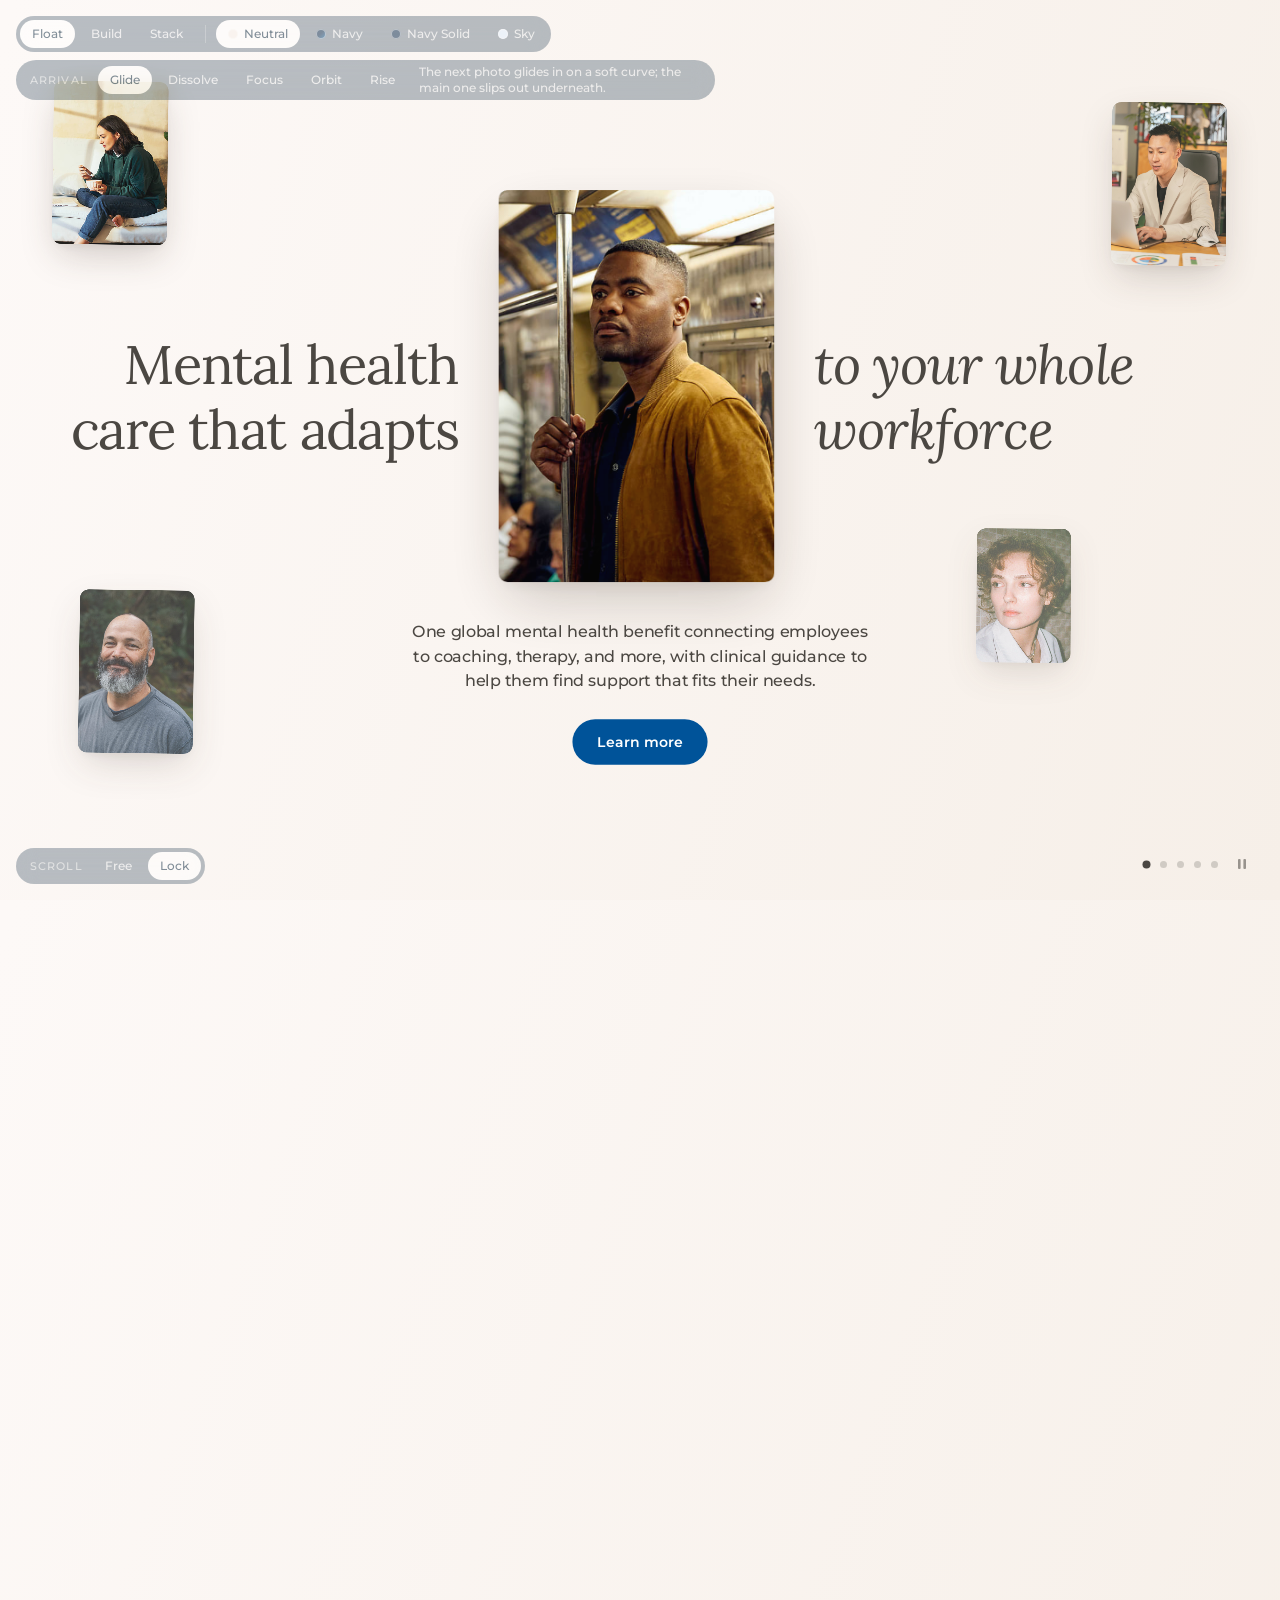
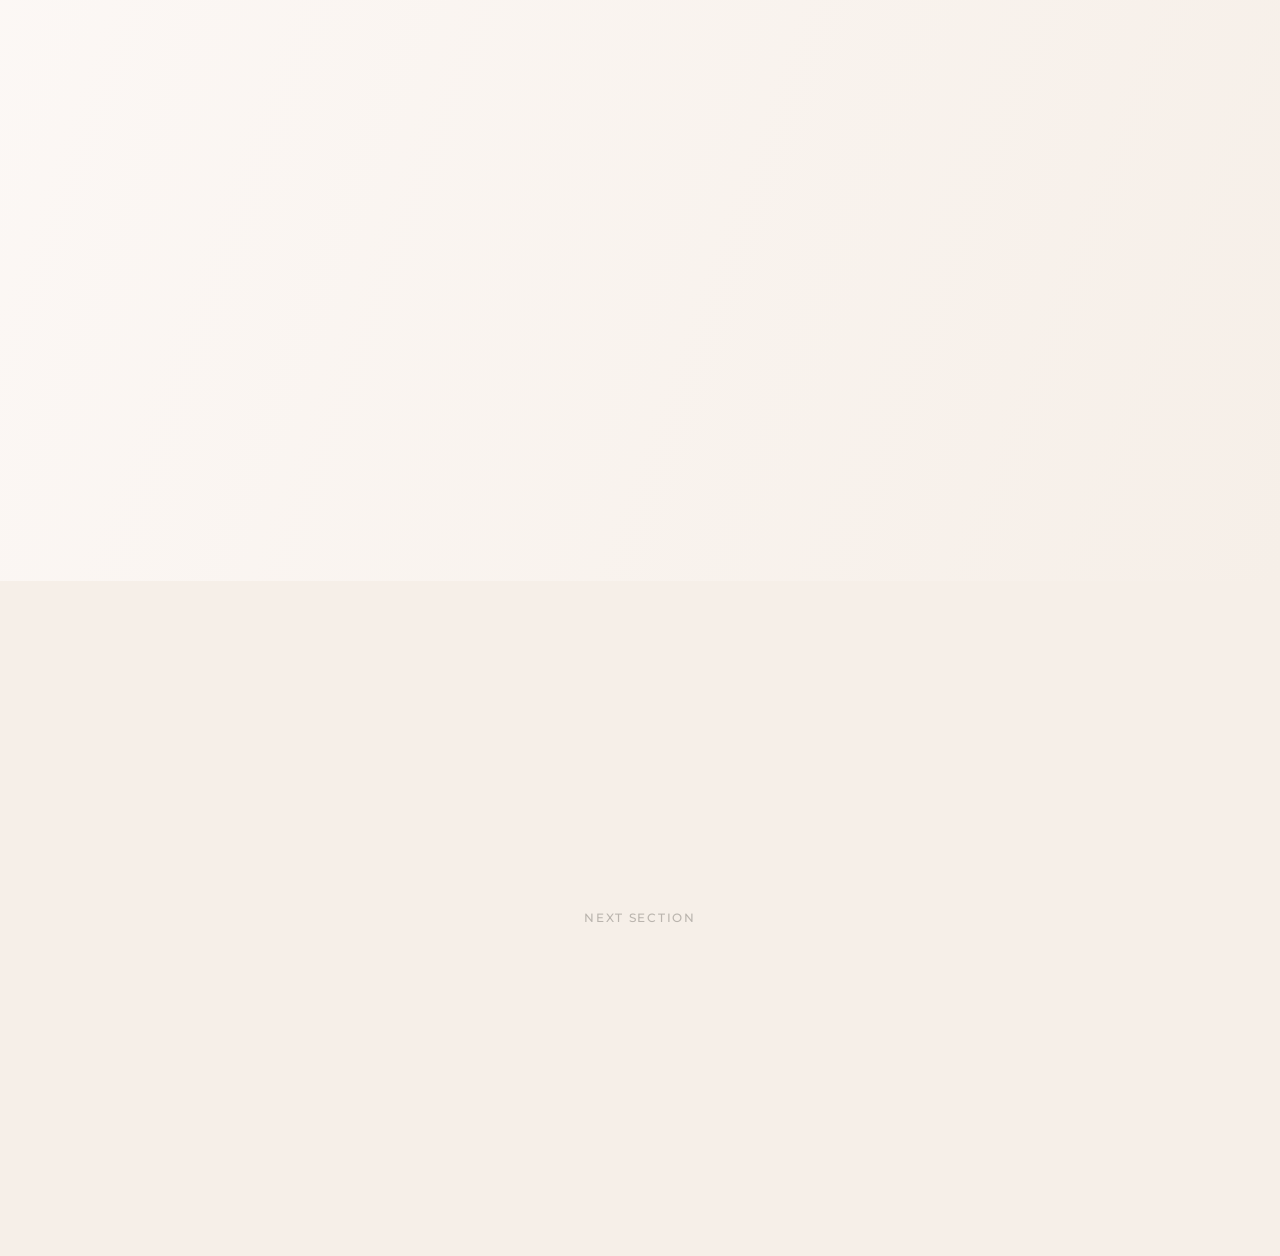
==== float-motion/index.html @ 29309f4a "Stack: new layout + Card/Pill photo shape option Builds Figma 4021:1384 (card) and 4021:1397 (pill):" ====
<!doctype html>
<html lang="en">
<head>
<meta charset="utf-8">
<title>Float Motion — Home Intro</title>
<meta name="viewport" content="width=device-width, initial-scale=1">
<link rel="preconnect" href="https://fonts.googleapis.com">
<link rel="preconnect" href="https://fonts.gstatic.com" crossorigin>
<link rel="stylesheet" href="https://fonts.googleapis.com/css2?family=Lora:ital,wght@1,400&family=Montserrat:wght@600&display=swap">
<link rel="stylesheet" href="float.css?v=202610282216">
<script src="chrome.js?v=202610282216"></script>
</head>
<body class="intro">
<section class="hero">
<div class="stage" id="stage">

  <h1 class="hl">Mental health care that adapts</h1>
  <p class="follow" id="follow" aria-live="polite"><span class="to">to</span></p>

  <p class="copy">One global mental health benefit connecting employees to coaching, therapy, and more, with clinical guidance to help them find support that fits their needs.</p>
  <a class="btn" href="#">Learn more</a>
</div>
</section>
<div class="photos" id="photos"><div id="cards"></div></div>
<section class="next"><span>Next section</span></section>

<div class="ctrl" id="ctrl">
  <button class="pause" id="pause" aria-label="Pause"></button>
</div>

<script src="support.js?v=202610282216"></script>
<script>
(() => {
  const $ = id => document.getElementById(id);
  const W = 1440, H = 814, BASE_W = 310, BASE_H = 441;
  const reduce = matchMedia('(prefers-reduced-motion: reduce)').matches;
  // ?t=ms freezes the sequence at that moment (for screenshots / review)
  const params = new URLSearchParams(location.search);
  const jump = params.get('t');
  // Review helpers: ?vh=814 fixes the hero height, ?p=0..1 forces the scroll hand-off progress
  if (params.has('vh')) document.querySelector('.hero').style.height = params.get('vh') + 'px';
  const forcedP = params.has('p') ? +params.get('p') : undefined;
  if (jump !== null) document.body.classList.add('frozen');

  // ---------- Slots (Figma 4011:1190) ----------
  const SLOTS = [
    { x: 561,  y: 114, w: 310 },  // main
    { x: 49,   y: -16, w: 129 },  // top left
    { x: 1254, y: 22,  w: 129 },  // top right
    { x: 1109, y: 495, w: 106 },  // right
    { x: 84,   y: 561, w: 129 },  // bottom left
  ];

  // ---------- Lines + the photo that leads each one ----------
  // crop = Figma image fill as % of the frame (scale-invariant, so it holds at every slot size)
  const ITEMS = [
    { line: 'your whole workforce',   src: '../assets/float/commuter.jpg',    slot: 0, crop: { w: 247.12, h: 116.05, l: -75.54, t: -13.45 } },
    { line: 'each employee’s needs',  src: '../assets/float/couch-woman.jpg', slot: 1, crop: { w: 254.65, h: 119.67, l: -115.91, t: -0.77 } },
    { line: 'global complexity',      src: '../assets/float/bearded-man.jpg', slot: 4 },
    { line: 'your business strategy', src: '../assets/float/laptop-man.jpg',  slot: 2 },
    { line: 'your clients’ needs',    src: '../assets/float/curly-woman.jpg', slot: 3, crop: { w: 213.33, h: 100, l: -35.37, t: 0 } },
  ];

  // ---------- Stage fit ----------
  const stage = $('stage');
  // Support module: card index → row column (-1 = floats away; the couch photo has no place in the row)
  const support = FloatSupport.create({ map: [1, -1, 0, 3, 2] });
  const photos = $('photos');
  let fitK = 1;
  const fit = () => {
    const hero = stage.parentElement;
    fitK = Math.min(innerWidth / W, hero.clientHeight / H);
    stage.style.transform = `scale(${fitK}) translate(-50%, -50%)`;
    const left = (innerWidth - W * fitK) / 2, top = hero.offsetTop + (hero.clientHeight - H * fitK) / 2;
    photos.style.transform = `translate(${left}px, ${top}px) scale(${fitK})`;
    support.layout(fitK, top);
  };
  addEventListener('resize', fit); fit();

  // ---------- Cards ----------
  const cardsEl = $('cards');
  const cards = ITEMS.map((it, i) => {
    const el = document.createElement('div');
    el.className = 'card';
    const img = new Image();
    img.src = it.src; img.alt = '';
    if (it.crop) Object.assign(img.style, { width: it.crop.w + '%', height: it.crop.h + '%', left: it.crop.l + '%', top: it.crop.t + '%' });
    else img.className = 'cover';
    el.appendChild(img);
    cardsEl.appendChild(el);
    support.bindCard(el, i);
    // Each card breathes on its own slow, slightly irrational periods so the group never visibly loops
    const r = k => Math.sin(i * 12.9898 + k * 78.233) * 43758.5453 % 1;
    return {
      el, i, slot: it.slot, tween: null, born: 0,
      drift: { px: 2 * Math.PI / (11 + 4 * Math.abs(r(1))), py: 2 * Math.PI / (13 + 5 * Math.abs(r(2))), pr: 2 * Math.PI / (17 + 6 * Math.abs(r(3))), o: i * 1.7 },
    };
  });

  const ease = u => u < .5 ? 4 * u * u * u : 1 - Math.pow(-2 * u + 2, 3) / 2;      // in-out cubic
  const easeSine = u => -(Math.cos(Math.PI * u) - 1) / 2;
  const lerp = (a, b, u) => a + (b - a) * u;
  const clamp01 = u => Math.max(0, Math.min(1, u));

  const AR = 441 / 310;
  const centre = r => ({ x: r.x + r.w / 2, y: r.y + r.w * AR / 2 });
  const fromCentre = (cx, cy, w) => ({ x: cx - w / 2, y: cy - w * AR / 2, w });

  // All photos stay beneath the type (z 5): arriving 4, departing 3, main 2, supporting 1
  const restZ = c => c.slot === 0 ? 2 : 1;

  // Scroll: eased toward the real scroll position so photos respond with a little float, not a lock-step
  let sp = 0;

  function place(c, t) {
    let r = SLOTS[c.slot], lift = 0, opacity = 1, z = restZ(c), blur = 0;
    if (c.tween) {
      const tw = c.tween;
      const u = clamp01((t - tw.start) / tw.dur);
      const e = ease(u);
      let fx = null;
      if (tw.jump != null) {
        // Jump tweens never travel: the photo leaves one spot (outFx) and, once invisible, appears in the other (inFx)
        const a = tw.jump;
        if (u < a) { fx = tw.outFx(u / a); r = tw.from; }
        else { fx = tw.inFx((u - a) / (1 - a)); r = tw.to; }
      } else {
        const A = centre(tw.from), B = centre(tw.to);
        const dx = B.x - A.x, dy = B.y - A.y, len = Math.hypot(dx, dy) || 1;
        let nx = -dy / len, ny = dx / len, arc = 0;
        if (tw.arc === 'out') {
          // Orbit: bow away from the centre of the stage, so the ring reads as a loop
          const mx = (A.x + B.x) / 2 - W / 2, my = (A.y + B.y) / 2 - H / 2;
          if (nx * mx + ny * my < 0) { nx = -nx; ny = -ny; }
          arc = Math.sin(Math.PI * e) * Math.min(110, len * .22);
        } else if (tw.arc) {
          // Long journeys bow gently away from the headline band (y≈350) instead of running on rails
          if (Math.sign(ny) !== Math.sign((A.y + B.y) / 2 - 350)) { nx = -nx; ny = -ny; }
          arc = Math.sin(Math.PI * e) * Math.min(90, len * .16);
        }
        r = fromCentre(lerp(A.x, B.x, e) + nx * arc, lerp(A.y, B.y, e) + ny * arc, lerp(tw.from.w, tw.to.w, easeSine(u)));
        if (tw.fx) fx = tw.fx(u);
      }
      if (fx) {
        const m = centre(r);
        r = fromCentre(m.x, m.y + (fx.dy || 0), r.w * (fx.sc ?? 1));
        opacity *= fx.op ?? 1;
        blur = fx.blur || 0;
      }
      lift = Math.sin(Math.PI * u) * (tw.lift || 0);
      z = tw.z;
      if (u >= 1) c.tween = null;
    }
    c.base = r;
    c.blur = blur;
    let { x, y, w } = r;
    const k = w / BASE_W;
    // Drift: supporting photos wander; the main photo sits still (eases out smoothly as a photo grows into the slot)
    const f = reduce ? 0 : 1 - clamp01((w - 106) / (310 - 106));
    const d = c.drift, amp = 14 * f;
    const ts = t / 1000 + d.o;
    x += Math.sin(ts * d.px) * amp;
    y += Math.sin(ts * d.py + 1.3) * amp * .9;
    const rot = Math.sin(ts * d.pr) * .9 * f;
    // Load-in: each photo settles up into place
    const b = clamp01((t - c.born) / 2200);
    const be = 1 - Math.pow(1 - b, 3);
    y += (1 - be) * 30;
    opacity *= be;
    // Colourway: supporting photos may sit back (Navy and Sky use 40%); the main photo is always full strength.
    // Tied to size, so a photo brightens smoothly as it grows into the middle.
    opacity *= lerp(1, FloatChrome.dim, clamp01((310 - r.w) / (310 - 129)));
    // Scroll hand-off: float down from the hero into the support row; drift and lift calm down as it lands
    const B = support.blend(c.i, { x: r.x, y: r.y + (1 - be) * 30, w: r.w }, opacity);
    if (B.e > 0) {
      const dxy = { x: x - r.x, y: y - r.y - (1 - be) * 30 };
      ({ x, y, w } = B.r);
      x += dxy.x * (1 - B.e); y += dxy.y * (1 - B.e);
      opacity = B.opacity; lift *= 1 - B.e;
      if (B.e > .5) z = B.z;
      return draw(c, x, y, w, rot * (1 - B.e), opacity, z, lift, 1 - .7 * B.e);
    }
    draw(c, x, y, w, rot, opacity, z, lift, 1);
  }

  function draw(c, x, y, w, rot, opacity, z, lift, sha) {
    const k = w / BASE_W;
    c.el.style.transform = `translate(${x}px, ${y}px) rotate(${rot}deg) scale(${k})`;
    c.el.style.borderRadius = `${10 / k}px`;
    c.el.style.opacity = opacity;
    c.el.style.zIndex = z;
    c.el.style.setProperty('--lift', lift.toFixed(3));
    c.el.style.setProperty('--sh', (1 / Math.sqrt(k)).toFixed(3));
    c.el.style.setProperty('--sha', sha.toFixed(3));
    // Blur is set in the card's own (unscaled) units, so divide by the scale to keep it visually constant
    c.el.style.filter = c.blur > .05 ? `blur(${(c.blur / k).toFixed(2)}px)` : '';
  }

  // ---------- Follow-up lines, split by letter ----------
  const follow = $('follow');
  function makeLine(text) {
    const el = document.createElement('span');
    el.className = 'line';
    el.setAttribute('aria-label', 'to ' + text);
    el.innerHTML = '<span class="spacer" aria-hidden="true">to </span>';
    let i = 0;
    text.split(' ').forEach((word, wi) => {
      if (wi) el.appendChild(document.createTextNode(' '));
      const w = document.createElement('span');
      w.className = 'w'; w.setAttribute('aria-hidden', 'true');
      for (const ch of word) {
        const s = document.createElement('span');
        s.className = 'ch'; s.textContent = ch; s.style.setProperty('--i', i++);
        w.appendChild(s);
      }
      el.appendChild(w);
    });
    follow.appendChild(el);
    return el;
  }
  let lineEl = null;
  // Old line lifts away after `outAt` ms; the new one rises in `inAfter` ms later
  function showLine(text, outAt, inAfter) {
    const old = lineEl;
    const el = makeLine(text);
    lineEl = el;
    if (document.body.classList.contains('frozen')) { old?.remove(); el.classList.add('in'); return; }
    setTimeout(() => {
      if (old) { old.classList.remove('in'); old.classList.add('out'); setTimeout(() => old.remove(), 2000); }
      setTimeout(() => requestAnimationFrame(() => el.classList.add('in')), inAfter);
    }, outAt);
  }

  // ---------- Sequence ----------
  // One slow journey per line: the next photo sets off from its spot and lands in the middle
  // just as its line rises in; the current photo slips out from underneath during the last stretch.
  const HOLD = 5200;                        // ms from one departure to the next
  const TRAVEL = reduce ? 1 : 4400;         // incoming photo, its spot → main
  const OUT_START = reduce ? 0 : 1800;      // when the main photo starts drifting out…
  const OUT_DUR = reduce ? 1 : 3200;        // …and how long it takes to reach the freed spot
  let cur = 0, next = 0, swapUntil = 0, paused = false;

  const ctrl = $('ctrl'), pauseBtn = $('pause');
  const dots = ITEMS.map((it, i) => {
    const b = document.createElement('button');
    b.className = 'dot'; b.setAttribute('aria-label', 'to ' + it.line);
    b.addEventListener('click', () => go(i, performance.now()));
    ctrl.insertBefore(b, pauseBtn);
    return b;
  });
  const ICON_PAUSE = '<svg width="12" height="12" viewBox="0 0 12 12" fill="currentColor"><rect x="2" y="1" width="2.6" height="10" rx="1"/><rect x="7.4" y="1" width="2.6" height="10" rx="1"/></svg>';
  const ICON_PLAY  = '<svg width="12" height="12" viewBox="0 0 12 12" fill="currentColor"><path d="M3 1.4v9.2a.6.6 0 0 0 .9.5l7.4-4.6a.6.6 0 0 0 0-1L3.9.9a.6.6 0 0 0-.9.5z"/></svg>';
  const syncUi = () => {
    dots.forEach((d, i) => d.setAttribute('aria-current', i === cur));
    pauseBtn.innerHTML = paused ? ICON_PLAY : ICON_PAUSE;
    pauseBtn.setAttribute('aria-label', paused ? 'Play' : 'Pause');
  };
  pauseBtn.addEventListener('click', () => { paused = !paused; if (!paused) next = performance.now() + 1200; syncUi(); });

  // ---------- Arrival styles ----------
  // Each plan sets the photo tweens for one line change and says when the words change.
  // textOut = ms until the old line lifts away; textIn = ms after that until the new one rises.
  const easeOut = u => 1 - Math.pow(1 - u, 3);
  const RING = [0, 4, 1, 2, 3];   // Orbit loop: main → bottom-left → top-left → top-right → right → main
  const MOTIONS = {
    glide: {
      label: 'Glide',
      note: 'The next photo glides in on a soft curve; the main one slips out underneath.',
      plan({ t, incoming, outgoing, vacated }) {
        incoming.tween = { from: incoming.base, to: SLOTS[0], start: t, dur: TRAVEL, z: 4, arc: true, lift: .8 };
        outgoing.tween = { from: outgoing.base, to: SLOTS[vacated], start: t + OUT_START, dur: OUT_DUR, z: 3, lift: .4 };
        return { until: t + Math.max(TRAVEL, OUT_START + OUT_DUR), textOut: TRAVEL - 1000, textIn: 800 };
      },
    },
    dissolve: {
      label: 'Dissolve',
      note: 'Nothing travels. Photos fade out of one spot and come into focus in the next.',
      plan({ t, incoming, outgoing, vacated }) {
        incoming.tween = { from: incoming.base, to: SLOTS[0], start: t, dur: 3200, z: 4, jump: .38,
          outFx: v => ({ op: 1 - easeSine(v), sc: 1 - .05 * v }),
          inFx: v => ({ op: easeSine(v), sc: .965 + .035 * easeOut(v), blur: 10 * (1 - easeOut(v)) }) };
        outgoing.tween = { from: outgoing.base, to: SLOTS[vacated], start: t + 2000, dur: 2800, z: 3, jump: .45,
          outFx: v => ({ op: 1 - easeSine(v), sc: 1 - .03 * v, blur: 4 * v }),
          inFx: v => ({ op: easeSine(v), sc: .95 + .05 * easeOut(v), blur: 6 * (1 - v) }) };
        return { until: t + 4800, textOut: 1100, textIn: 800 };
      },
    },
    focus: {
      label: 'Focus',
      note: 'Depth of field: the main photo sinks back out of focus while the next one comes forward and sharpens.',
      plan({ t, incoming, outgoing, vacated }) {
        incoming.tween = { from: incoming.base, to: SLOTS[0], start: t, dur: 3400, z: 4, lift: 1,
          fx: u => ({ blur: 5 * (1 - easeSine(u)) * Math.min(1, u * 5) }) };
        outgoing.tween = { from: outgoing.base, to: SLOTS[vacated], start: t + 1300, dur: 3400, z: 3, jump: .55,
          outFx: v => ({ sc: 1 - .16 * easeSine(v), blur: 9 * easeSine(v), op: 1 - easeSine(v) }),
          inFx: v => ({ op: easeSine(v), sc: .88 + .12 * easeOut(v), blur: 7 * (1 - v) }) };
        return { until: t + 4700, textOut: 2300, textIn: 800 };
      },
    },
    orbit: {
      label: 'Orbit',
      note: 'The whole set turns one step around a slow loop, carrying the next photo into the middle.',
      plan({ t, incoming, outgoing }) {
        const s = RING.indexOf(incoming.slot);
        for (const c of cards) {
          const k = (RING.indexOf(c.slot) - s + RING.length) % RING.length;
          c.tween = { from: c.base, to: SLOTS[RING[k]], start: t + (c === outgoing ? 150 : 0), dur: 3800, arc: 'out',
            z: k === 0 ? 4 : c === outgoing ? 3 : 1, lift: k === 0 ? .8 : .3 };
          c.nextSlot = RING[k];
        }
        for (const c of cards) c.slot = c.nextSlot;
        return { until: t + 4000, textOut: 2400, textIn: 800, slotted: true };
      },
      // Seat the photos around the loop in line order, so each turn brings the next line's photo to the middle
      seat(t) {
        cards.forEach((c, i) => {
          const k = (i - cur + ITEMS.length) % ITEMS.length;
          if (c.slot === RING[k]) return;
          c.tween = { from: c.base, to: SLOTS[RING[k]], start: t, dur: 2200, arc: 'out', z: k === 0 ? 4 : 1, lift: .3 };
          c.slot = RING[k];
        });
        return t + 2200;
      },
    },
    rise: {
      label: 'Rise',
      note: 'Buoyant: photos drift up and away, then rise gently into their new spots from below.',
      plan({ t, incoming, outgoing, vacated }) {
        incoming.tween = { from: incoming.base, to: SLOTS[0], start: t, dur: 3800, z: 4, jump: .36,
          outFx: v => ({ op: 1 - easeSine(v), dy: -30 * easeSine(v) }),
          inFx: v => ({ op: easeSine(v), dy: 90 * (1 - easeOut(v)) }) };
        outgoing.tween = { from: outgoing.base, to: SLOTS[vacated], start: t + 1700, dur: 3300, z: 3, jump: .5,
          outFx: v => ({ op: 1 - easeSine(v), dy: -70 * easeSine(v) }),
          inFx: v => ({ op: easeSine(v), dy: 50 * (1 - easeOut(v)) }) };
        return { until: t + 5000, textOut: 1300, textIn: 900 };
      },
    },
  };
  const motionStore = {
    get() { try { return localStorage.getItem('float-motion'); } catch { return null; } },
    set(v) { try { localStorage.setItem('float-motion', v); } catch {} },
  };
  const mParam = params.get('m');
  let motion = MOTIONS[mParam] ? mParam : MOTIONS[motionStore.get()] ? motionStore.get() : 'glide';
  let reseat = false;
  // Loading straight into Orbit: start already seated around the loop
  if (motion === 'orbit') cards.forEach((c, i) => { c.slot = RING[(i - cur + ITEMS.length) % ITEMS.length]; });

  function go(i, t) {
    if (i === cur || t < swapUntil) return;
    const incoming = cards[i], outgoing = cards[cur];
    const vacated = incoming.slot;
    const plan = MOTIONS[motion].plan({ t, incoming, outgoing, vacated });
    if (!plan.slotted) { outgoing.slot = vacated; incoming.slot = 0; }
    swapUntil = plan.until;
    cur = i;
    showLine(ITEMS[i].line, reduce ? 0 : plan.textOut, reduce ? 0 : plan.textIn);
    next = t + HOLD;
    syncUi();
  }

  // Arrival-style picker
  const mNav = document.createElement('nav');
  mNav.className = 'switcher switcher--motion';
  mNav.setAttribute('aria-label', 'Arrival style');
  mNav.innerHTML = '<span class="switcher-label">Arrival</span>' +
    Object.entries(MOTIONS).map(([id, m]) => `<button type="button" data-m="${id}" aria-pressed="${id === motion}">${m.label}</button>`).join('') +
    `<span class="motion-note" id="motion-note">${MOTIONS[motion].note}</span>`;
  mNav.addEventListener('click', e => {
    const b = e.target.closest('[data-m]');
    if (!b || b.dataset.m === motion) return;
    motion = b.dataset.m;
    motionStore.set(motion);
    const q = new URLSearchParams(location.search); q.set('m', motion); q.delete('t');
    history.replaceState(null, '', '?' + q.toString());
    mNav.querySelectorAll('[data-m]').forEach(x => x.setAttribute('aria-pressed', x.dataset.m === motion));
    $('motion-note').textContent = MOTIONS[motion].note;
    if (motion === 'orbit') reseat = true;
    // Show the new style straight away
    next = Math.min(next, performance.now() + 900);
  });
  document.body.appendChild(mNav);

  addEventListener('keydown', e => {
    if (e.key === 'ArrowRight') go((cur + 1) % ITEMS.length, performance.now());
    if (e.key === 'ArrowLeft') go((cur + ITEMS.length - 1) % ITEMS.length, performance.now());
    if (e.key === ' ') { e.preventDefault(); pauseBtn.click(); }
  });

  // Load-in: photos rise in one by one, then the headline, then the first line
  const t0 = performance.now();
  [0, 1, 3, 2, 4].forEach((i, n) => { cards[i].born = t0 + 200 + n * 260; });
  requestAnimationFrame(() => document.body.classList.remove('intro'));
  showLine(ITEMS[0].line, 0, 900);
  next = t0 + 2600;
  syncUi();

  function step(t) {
    if (reseat && cards[0].base && t >= swapUntil) { reseat = false; swapUntil = MOTIONS.orbit.seat(t); next = Math.max(next, swapUntil + 600); }
    if (!paused && t >= next) go((cur + 1) % ITEMS.length, t);
    if (paused) next = Math.max(next, t + 1200);
    sp += (scrollY - sp) * (jump !== null ? 1 : .07);
    support.update(sp, forcedP);
    // Hold the hero rotation while the photos are away in the next section
    if (support.p > .02) next = Math.max(next, t + 1500);
    cards.forEach(c => place(c, t));
  }

  if (jump !== null) {
    // ?y=px also scrolls the page (for screenshots)
    scrollTo(0, +new URLSearchParams(location.search).get('y') || 0);
    for (let t = t0; t <= t0 + +jump; t += 16) step(t);
    return;
  }
  const frame = t => { step(t); requestAnimationFrame(frame); };
  requestAnimationFrame(frame);
})();
</script>
</body>
</html>
---- float-motion/float.css ----
/* Float concept — shared styles for float/index.html (Float) and float/build.html (Build).
   Colourways are token sets on <html data-colorway="…">, swapped live by chrome.js. */

@font-face { font-family: 'Lora'; font-weight: 400; font-display: swap; src: url('../fonts/lora-400.ttf') format('truetype'); }
@font-face { font-family: 'Montserrat'; font-weight: 400; font-display: swap; src: url('../fonts/montserrat-400.ttf') format('truetype'); }
@font-face { font-family: 'Montserrat'; font-weight: 500; font-display: swap; src: url('../fonts/montserrat-500.ttf') format('truetype'); }

/* Neutral — Figma 4011:1190 + 4012:1227 */
:root, [data-colorway="neutral"] {
  --page: #F6EFE8;
  --hero-bg: linear-gradient(106.77deg, #FDF9F7 0.88%, #F6EFE8 100%);
  --support-bg: linear-gradient(109.89deg, #FDF9F7 0.88%, #F6EFE8 100%);
  --ink: #4B4742;
  --label: #000000;
  --accent: #005399;
  --on-accent: #FFFFFF;
  --rule: #B9B9B9;
  --shadow-rgb: 64, 50, 38;
  --shadow-a1: .26;
  --shadow-a2: .10;
  --hero-dim: 1;                 /* supporting photos' opacity in the hero */
  --muted: rgba(75, 71, 66, .35);
  --dot-off: rgba(75, 71, 66, .22);
}
/* Navy — Figma 4013:1261 + 4013:1275. The space above the module mirrors the hero gradient so the two meet without a seam. */
[data-colorway="navy"], [data-colorway="navy-solid"] {
  --page: #012346;
  --hero-bg: linear-gradient(134.98deg, rgba(6, 89, 152, 0) 31.95%, #065998 100%), #012346;
  --support-bg:
    linear-gradient(180deg, rgba(1, 35, 70, 0) 0, #012346 70vh) top / 100% 100vh no-repeat,
    linear-gradient(45deg, rgba(6, 89, 152, 0) 31.95%, #065998 100%) top / 100% 100vh no-repeat,
    #012346;
  --ink: #FAF4EE;
  --label: #FAF4EE;
  --accent: #B3D4FB;
  --on-accent: #012346;
  --rule: #B9B9B9;
  --shadow-rgb: 0, 8, 22;
  --shadow-a1: .5;
  --shadow-a2: .25;
  --hero-dim: .4;
  --muted: rgba(250, 244, 238, .35);
  --dot-off: rgba(250, 244, 238, .28);
}
/* Navy Solid: the Navy colourway on a flat #012346 background (no blue glow) */
[data-colorway="navy-solid"] {
  --hero-bg: #012346;
  --support-bg: #012346;
}
/* Sky — Figma 4013:1294 + 4013:1304 */
[data-colorway="sky"] {
  --page: #DFEEFF;
  --hero-bg: linear-gradient(103.48deg, rgba(255, 251, 232, 0) 12.8%, #FFFBE8 103.91%), #DFEEFF;
  --support-bg: linear-gradient(106.06deg, rgba(255, 251, 232, 0) 12.8%, #FFFBE8 103.91%), #DFEEFF;
  --ink: #4B4742;
  --label: #4B4742;
  --accent: #0069BF;
  --on-accent: #FFFFFF;
  --rule: #B9B9B9;
  --shadow-rgb: 28, 56, 96;
  --shadow-a1: .22;
  --shadow-a2: .08;
  --hero-dim: .4;
  --muted: rgba(75, 71, 66, .35);
  --dot-off: rgba(75, 71, 66, .22);
}

* { box-sizing: border-box; }
html, body { margin: 0; background: var(--page); }
body { overflow-x: hidden; font-family: 'Montserrat', sans-serif; -webkit-font-smoothing: antialiased; }

/* Hero fills the first screen; a placeholder section below the module gives room to scroll on */
.hero { position: relative; height: 100vh; min-height: 560px; background: var(--hero-bg); }
.next { position: relative; height: 75vh; display: grid; place-items: center; background: var(--page); }
.next span { font: 500 12px/1 'Montserrat', sans-serif; letter-spacing: .14em; text-transform: uppercase; color: var(--muted); }

.stage { position: absolute; left: 50%; top: 50%; width: 1440px; height: 814px; transform-origin: 0 0; overflow: visible; z-index: 3; }
/* One page-level photo layer (hero stage units) so photos can travel from the hero into the module */
.photos { position: absolute; left: 0; top: 0; width: 1440px; height: 814px; transform-origin: 0 0; z-index: 2; }

.hl, .follow, .copy, .btn { z-index: 5; }
.hl, .follow { position: absolute; top: 275px; margin: 0; font: 400 61px/1.2 'Lora', serif; letter-spacing: -1.22px; color: var(--ink); }
.hl { left: 25px; width: 491px; text-align: right; }
.follow { left: 916px; width: 490px; height: 146px; font-style: italic; }
.follow .to { position: absolute; left: 0; top: 0; }
.line { position: absolute; inset: 0; text-wrap: balance; }   /* even lines, no single-word widows */
.line .spacer { visibility: hidden; }
.w { display: inline-block; white-space: nowrap; }
.ch {
  display: inline-block; opacity: 0; transform: translateY(.42em); filter: blur(6px);
  transition: opacity 1.1s ease, transform 1.5s cubic-bezier(.2,.7,.25,1), filter 1.2s ease;
  transition-delay: calc(var(--i) * 42ms);
}
.line.in .ch { opacity: 1; transform: none; filter: blur(0); }
.line.out .ch {
  opacity: 0; transform: translateY(-.32em); filter: blur(5px);
  transition-duration: .9s, 1.1s, .9s; transition-timing-function: ease, cubic-bezier(.45,0,.55,1), ease;
  transition-delay: calc(var(--i) * 16ms);
}

.copy { position: absolute; left: 453px; top: 597px; width: 534px; margin: 0; text-align: center; font: 500 18.4px/1.5 'Montserrat', sans-serif; color: var(--ink); }
.btn {
  position: absolute; left: 50%; top: 710px; transform: translateX(-50%); padding: 16px 28px; border-radius: 999px;
  background: var(--accent); color: var(--on-accent); font: 600 16px/normal 'Montserrat', sans-serif; text-decoration: none; white-space: nowrap;
}
.intro .copy, .intro .btn, .intro .hl { opacity: 0; }
.copy, .btn, .hl { transition: opacity 1.6s ease .3s; }

/* Every card is laid out at main-photo size and placed with translate + scale;
   all the Figma frames share the ~0.703 aspect, so one box fits every slot. */
.card {
  position: absolute; left: 0; top: 0; width: 310px; height: 441px; overflow: hidden; border-radius: 10px;
  transform-origin: 0 0; will-change: transform;
  /* Soft, wide shadow for depth. --sh undoes most of the card's scale so small photos keep a fluffy shadow too */
  box-shadow:
    0 calc(var(--sh, 1) * (26px + var(--lift, 0) * 16px)) calc(var(--sh, 1) * (64px + var(--lift, 0) * 26px)) calc(var(--sh, 1) * -12px) rgba(var(--shadow-rgb), calc(var(--shadow-a1) * var(--sha, 1))),
    0 calc(var(--sh, 1) * 8px) calc(var(--sh, 1) * 20px) calc(var(--sh, 1) * -8px) rgba(var(--shadow-rgb), calc(var(--shadow-a2) * var(--sha, 1)));
}
.card img { position: absolute; display: block; max-width: none; }
.card img.cover { inset: 0; width: 100%; height: 100%; object-fit: cover; }

.frozen .ch, .frozen .copy, .frozen .btn, .frozen .hl, .frozen .s-rv, .frozen .s-rule { transition: none !important; }
.frozen .line.in .ch { opacity: 1; transform: none; filter: none; }

/* Line controls */
.ctrl { position: fixed; right: 24px; bottom: 22px; display: flex; align-items: center; gap: 10px; z-index: 20; }
.ctrl button { border: 0; background: none; padding: 0; cursor: pointer; }
.ctrl .dot { width: 7px; height: 7px; border-radius: 50%; background: var(--dot-off); transition: background .6s, transform .6s; }
.ctrl .dot[aria-current="true"] { background: var(--ink); transform: scale(1.15); }
.ctrl .pause { width: 28px; height: 28px; border-radius: 50%; color: var(--ink); opacity: .55; display: grid; place-items: center; transition: opacity .3s; }
.ctrl .pause:hover { opacity: 1; }
.ctrl button:focus-visible { outline: 2px solid var(--accent); outline-offset: 3px; }

/* Prototype chrome: concept + colourway picker (top-left) and scroll mode (bottom-left) */
.switcher {
  position: fixed; left: 16px; top: 16px; z-index: 20; display: flex; align-items: center; gap: 4px; padding: 4px;
  background: rgba(6, 36, 59, .55); backdrop-filter: blur(10px); -webkit-backdrop-filter: blur(10px); border-radius: 999px;
  opacity: .5; transition: opacity .4s;
}
.switcher:hover, .switcher:focus-within { opacity: 1; }
.switcher a, .switcher button {
  font: 500 12px/1 'Montserrat', sans-serif; color: rgba(255, 255, 255, .8); text-decoration: none;
  padding: 8px 12px; border-radius: 999px; border: 0; background: none; cursor: pointer; display: inline-flex; align-items: center; gap: 6px;
}
.switcher [aria-current="page"], .switcher [aria-pressed="true"] { background: #FFFFFF; color: #06243B; }
.switcher a:hover:not([aria-current]), .switcher button:hover:not([aria-pressed="true"]) { color: #FFFFFF; }
.switcher a:focus-visible, .switcher button:focus-visible { outline: 2px solid #B3D4FB; outline-offset: 1px; }
.switcher-label { font: 500 11px/1 'Montserrat', sans-serif; letter-spacing: .1em; text-transform: uppercase; color: rgba(255, 255, 255, .6); padding: 0 6px 0 10px; }
.switcher-sep { width: 1px; height: 18px; background: rgba(255, 255, 255, .25); margin: 0 6px; }
.swatch { width: 10px; height: 10px; border-radius: 50%; box-shadow: inset 0 0 0 1px rgba(255, 255, 255, .5); }
.switcher--mode { top: auto; bottom: 16px; }

/* Arrival-style picker (float-motion only) */
.switcher--motion { top: 60px; flex-wrap: wrap; max-width: calc(100vw - 32px); border-radius: 22px; }
.motion-note { font: 500 12px/1.35 'Montserrat', sans-serif; color: rgba(255, 255, 255, .78); padding: 0 12px 0 8px; max-width: 300px; }
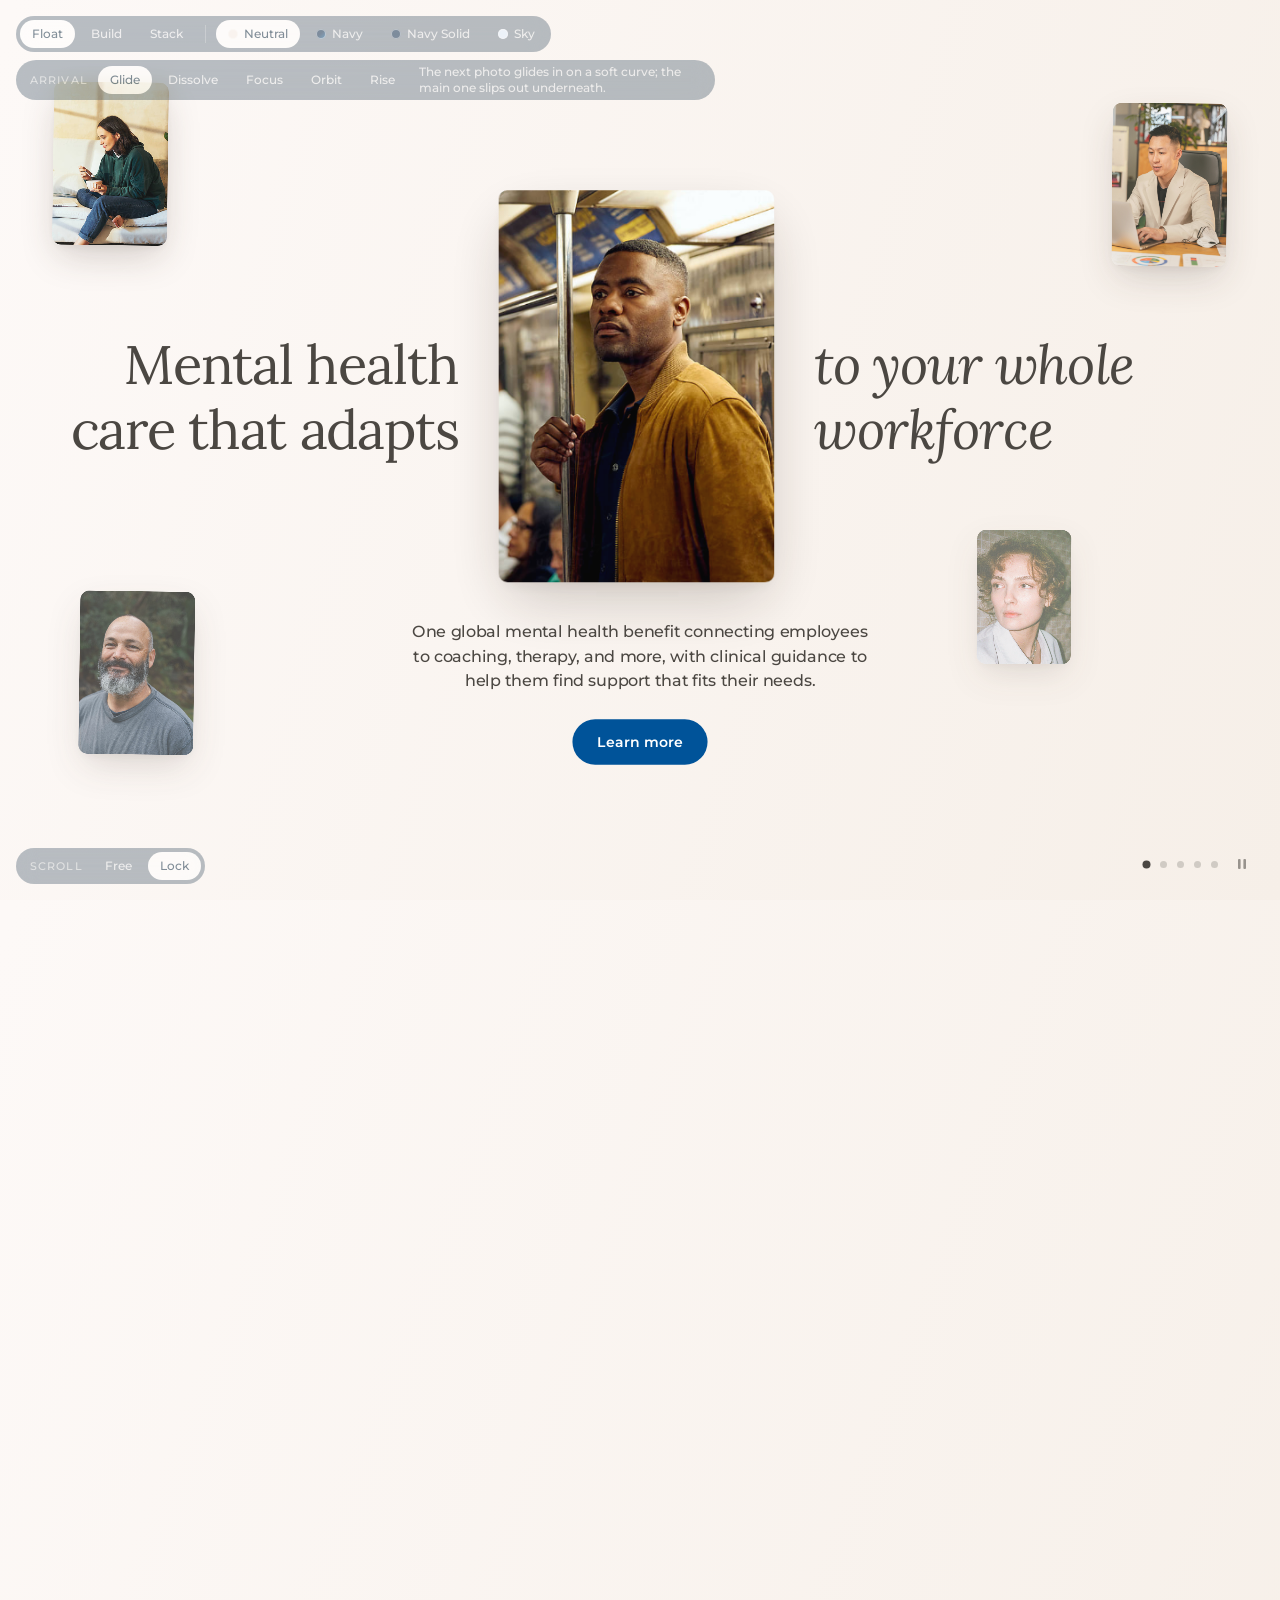
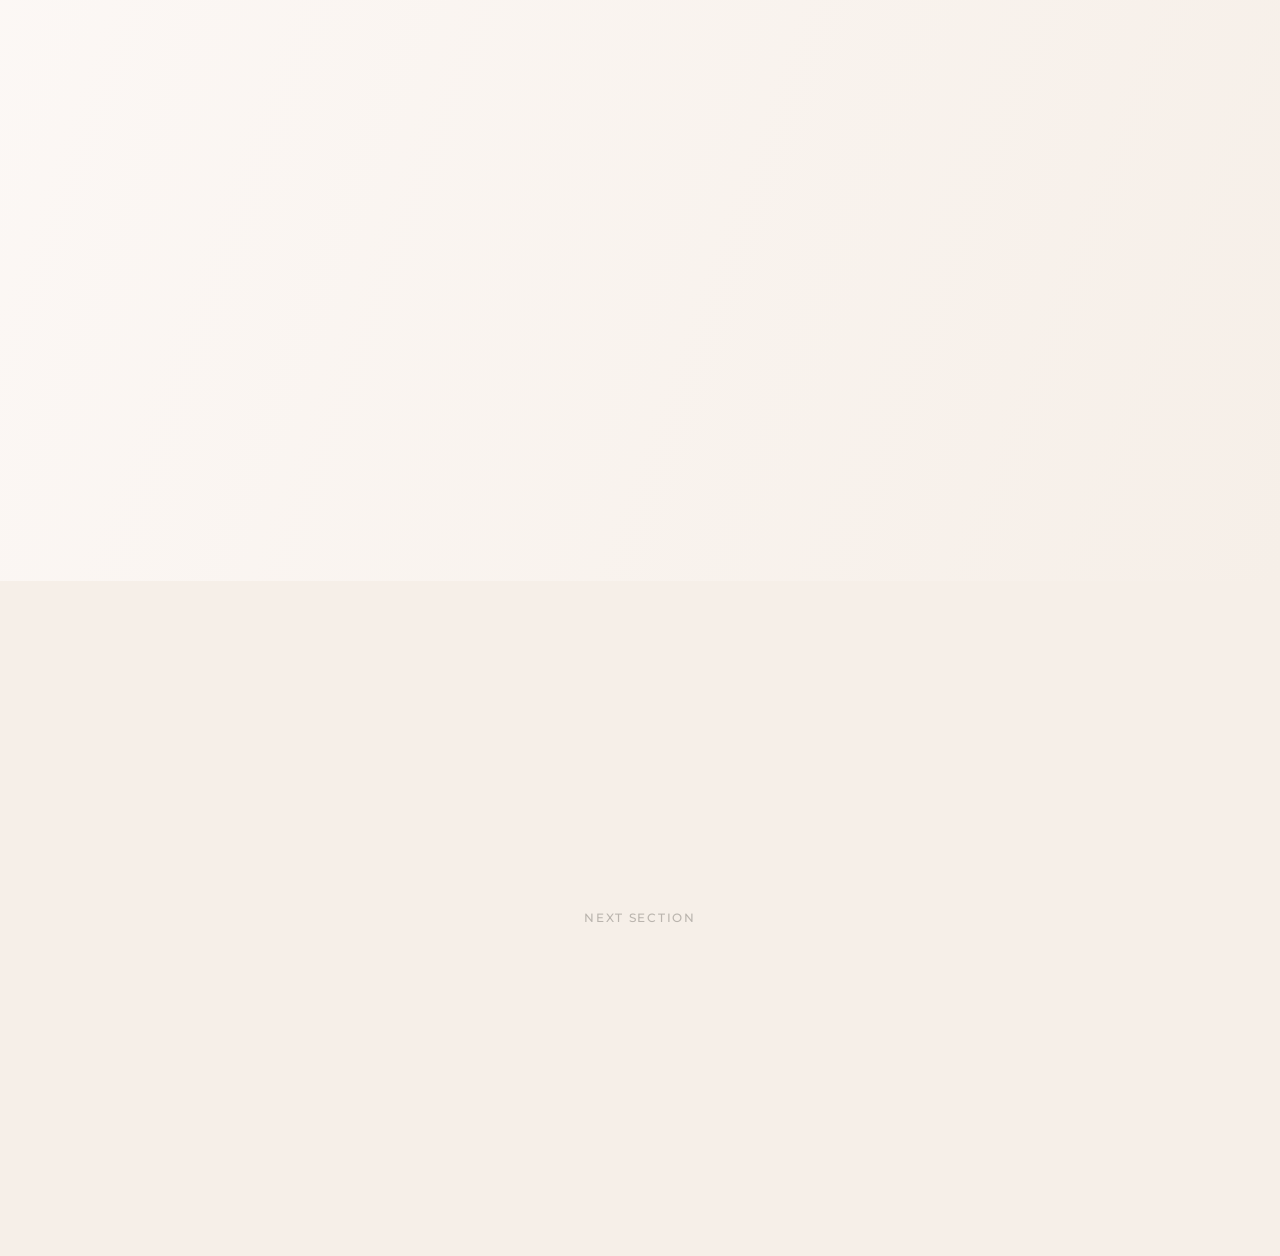
==== commit 2fa67f11: "Stack: soften the photo drop shadows Shorter, tighter shadow at about half strength on all Stack pho" ====
--- a/float-motion/index.html
+++ b/float-motion/index.html
@@ -7,8 +7,8 @@
 <link rel="preconnect" href="https://fonts.googleapis.com">
 <link rel="preconnect" href="https://fonts.gstatic.com" crossorigin>
 <link rel="stylesheet" href="https://fonts.googleapis.com/css2?family=Lora:ital,wght@1,400&family=Montserrat:wght@600&display=swap">
-<link rel="stylesheet" href="float.css?v=202610282216">
-<script src="chrome.js?v=202610282216"></script>
+<link rel="stylesheet" href="float.css?v=202610282218">
+<script src="chrome.js?v=202610282218"></script>
 </head>
 <body class="intro">
 <section class="hero">
@@ -28,7 +28,7 @@
   <button class="pause" id="pause" aria-label="Pause"></button>
 </div>
 
-<script src="support.js?v=202610282216"></script>
+<script src="support.js?v=202610282218"></script>
 <script>
 (() => {
   const $ = id => document.getElementById(id);
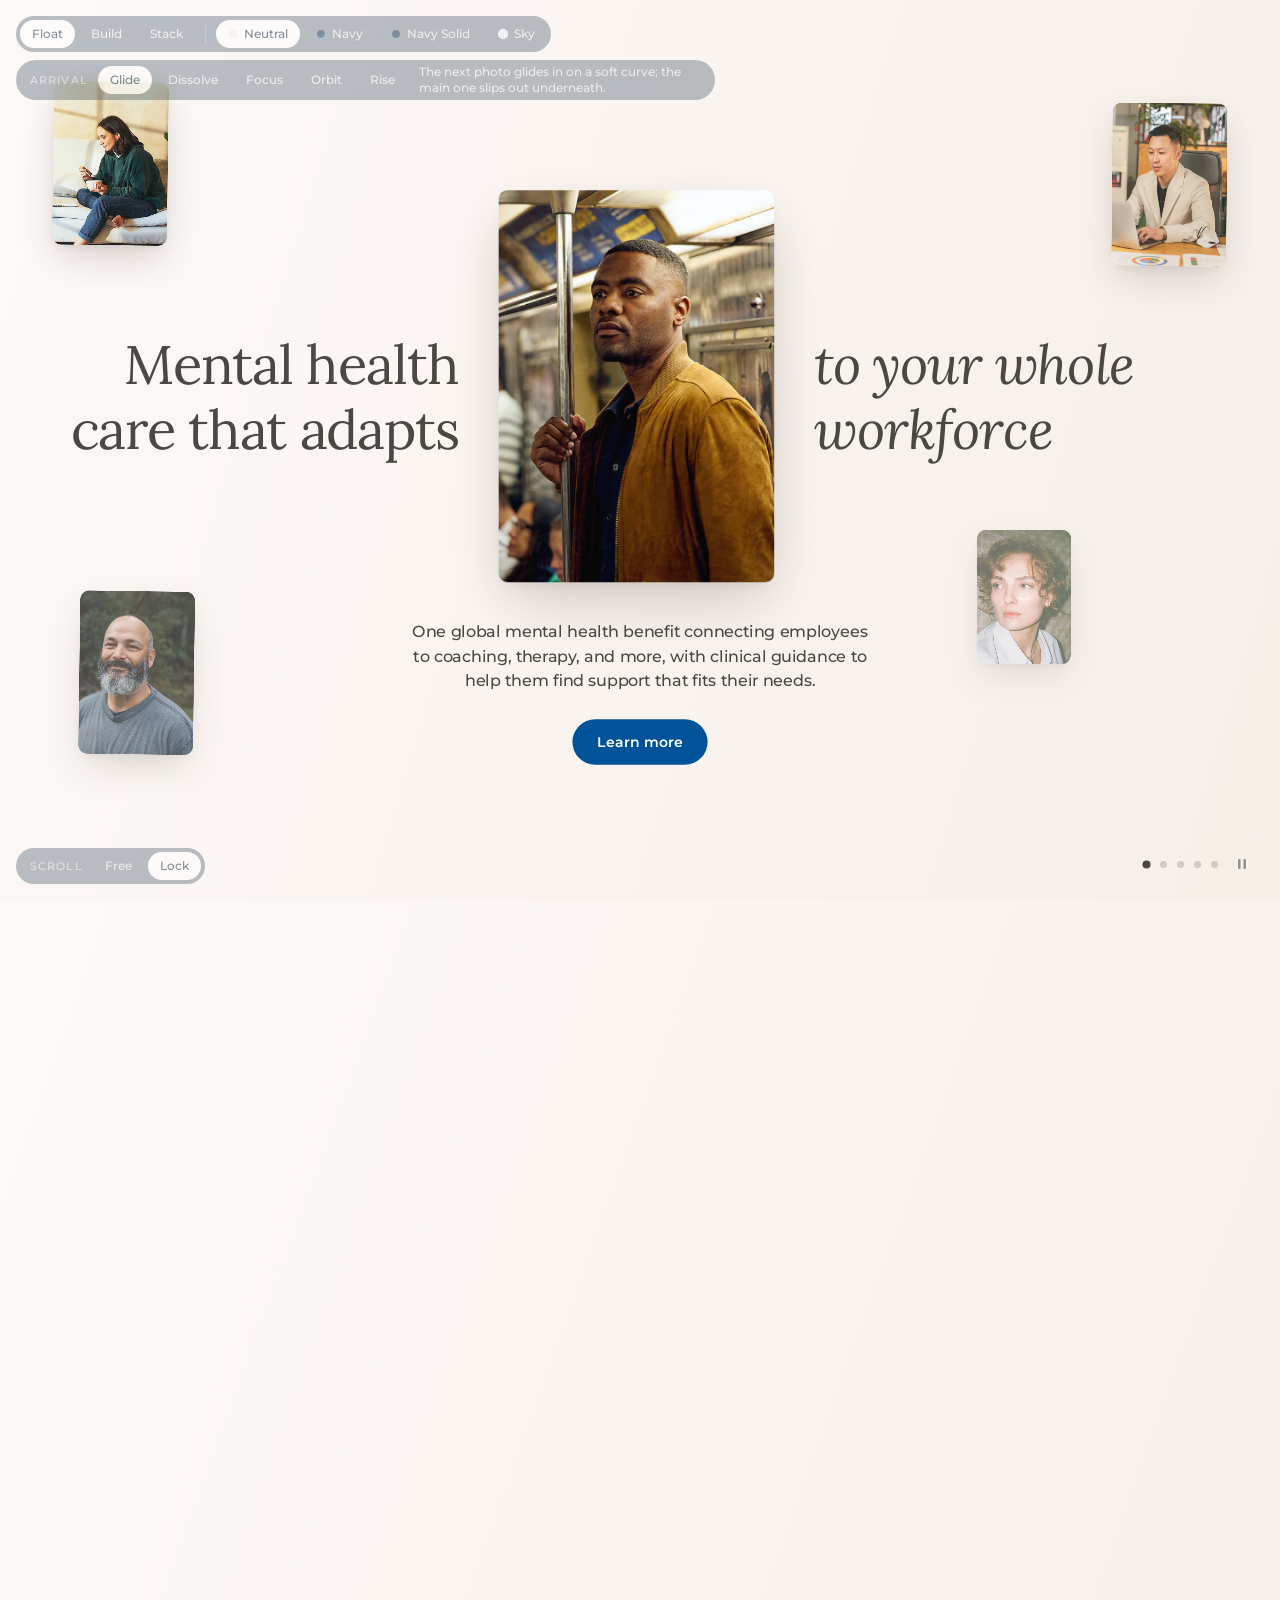
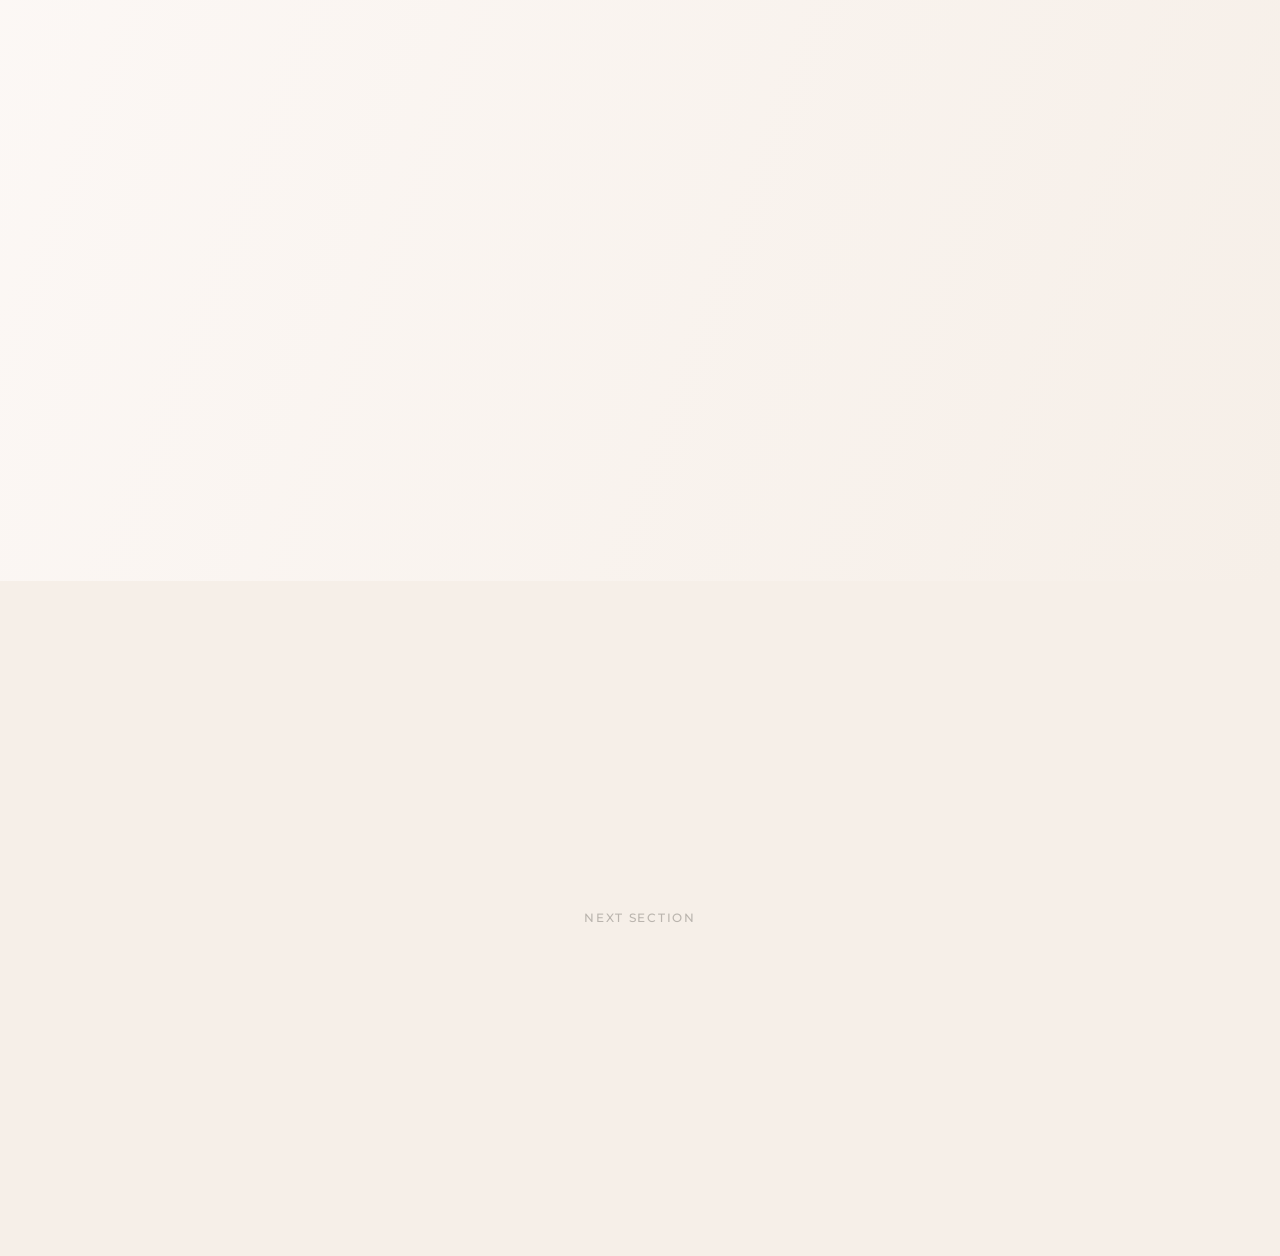
==== commit 8de33b64: "Stack: new text block from Figma 4021:1384 "to" moves into the headline ("Mental health / care that " ====
--- a/float-motion/index.html
+++ b/float-motion/index.html
@@ -7,8 +7,8 @@
 <link rel="preconnect" href="https://fonts.googleapis.com">
 <link rel="preconnect" href="https://fonts.gstatic.com" crossorigin>
 <link rel="stylesheet" href="https://fonts.googleapis.com/css2?family=Lora:ital,wght@1,400&family=Montserrat:wght@600&display=swap">
-<link rel="stylesheet" href="float.css?v=202610282218">
-<script src="chrome.js?v=202610282218"></script>
+<link rel="stylesheet" href="float.css?v=202610282224">
+<script src="chrome.js?v=202610282224"></script>
 </head>
 <body class="intro">
 <section class="hero">
@@ -28,7 +28,7 @@
   <button class="pause" id="pause" aria-label="Pause"></button>
 </div>
 
-<script src="support.js?v=202610282218"></script>
+<script src="support.js?v=202610282224"></script>
 <script>
 (() => {
   const $ = id => document.getElementById(id);
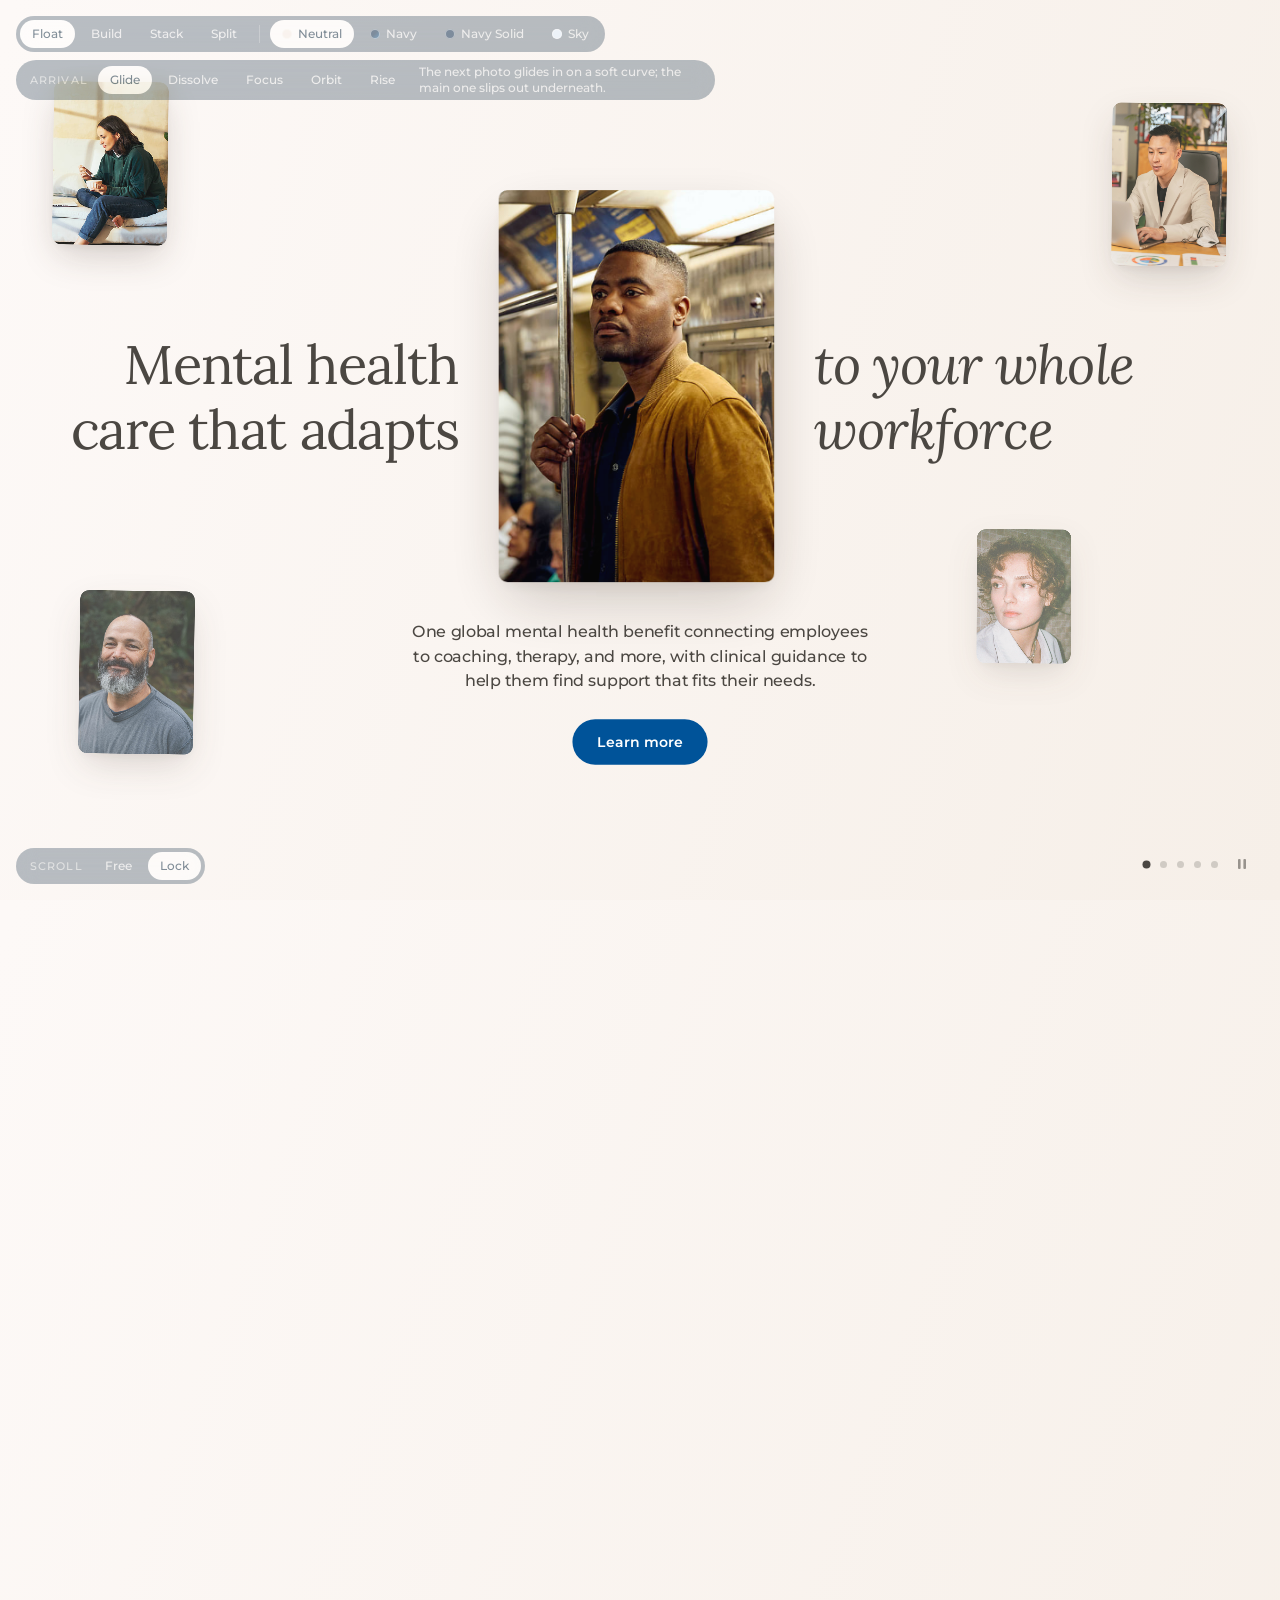
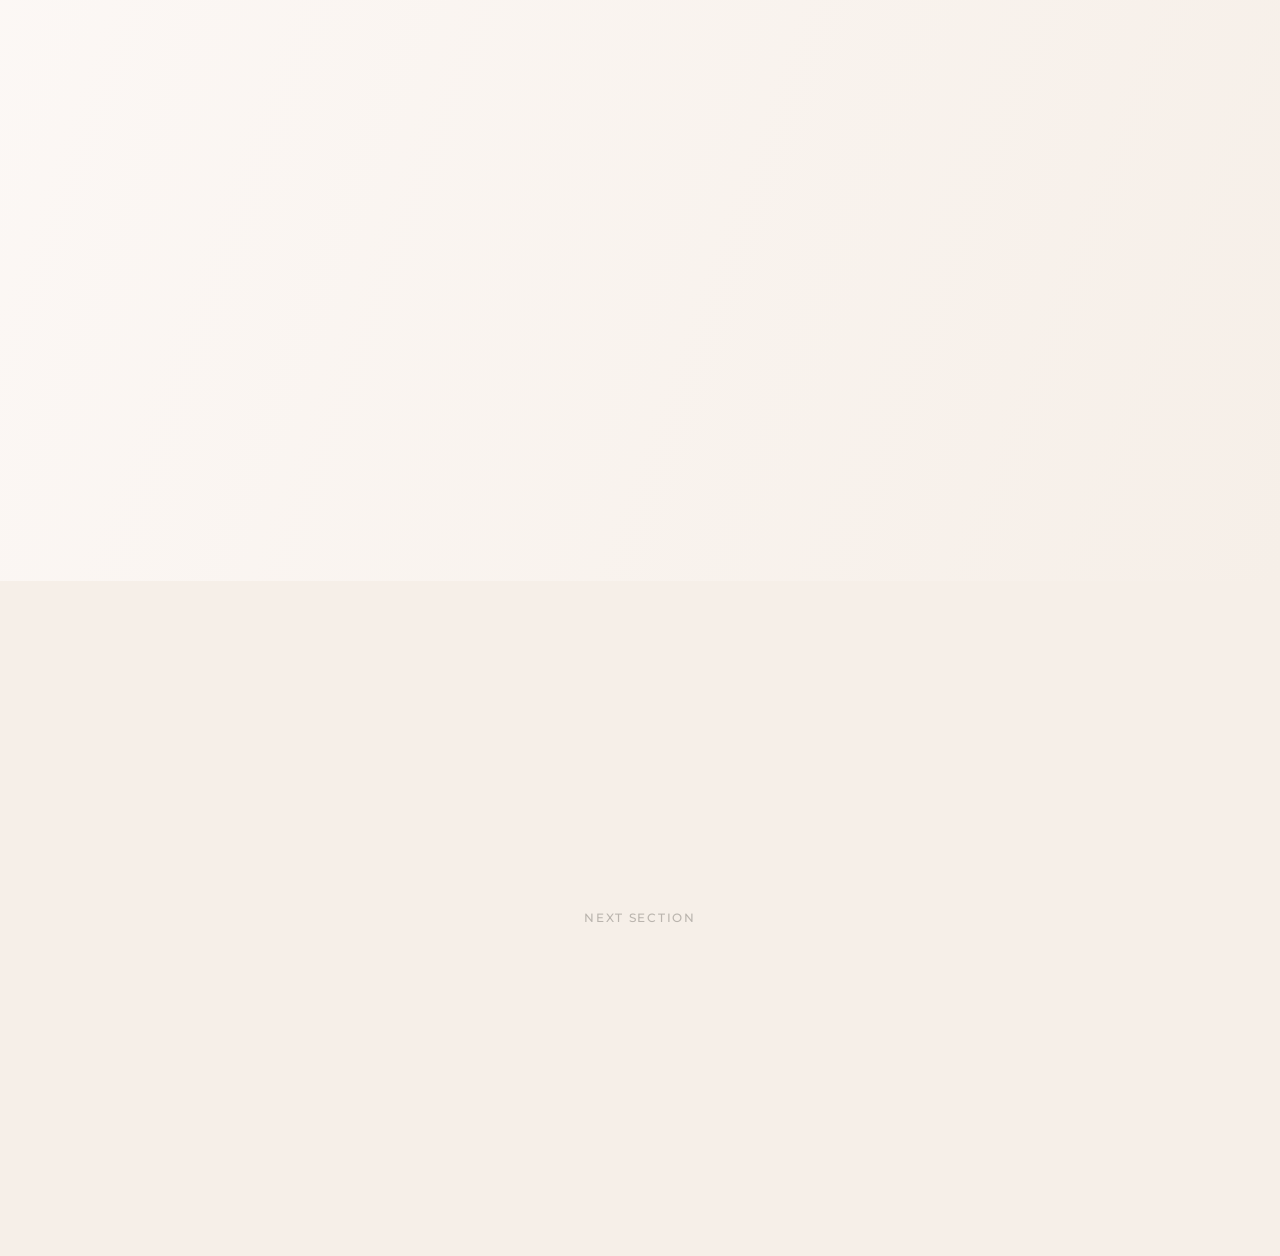
==== commit f5b92dd2: "Add Split concept: text panel + large photo panel with transitions Builds Figma 4022:1430: cream pag" ====
--- a/float-motion/index.html
+++ b/float-motion/index.html
@@ -7,8 +7,8 @@
 <link rel="preconnect" href="https://fonts.googleapis.com">
 <link rel="preconnect" href="https://fonts.gstatic.com" crossorigin>
 <link rel="stylesheet" href="https://fonts.googleapis.com/css2?family=Lora:ital,wght@1,400&family=Montserrat:wght@600&display=swap">
-<link rel="stylesheet" href="float.css?v=202610282224">
-<script src="chrome.js?v=202610282224"></script>
+<link rel="stylesheet" href="float.css?v=202610282232">
+<script src="chrome.js?v=202610282232"></script>
 </head>
 <body class="intro">
 <section class="hero">
@@ -28,7 +28,7 @@
   <button class="pause" id="pause" aria-label="Pause"></button>
 </div>
 
-<script src="support.js?v=202610282224"></script>
+<script src="support.js?v=202610282232"></script>
 <script>
 (() => {
   const $ = id => document.getElementById(id);
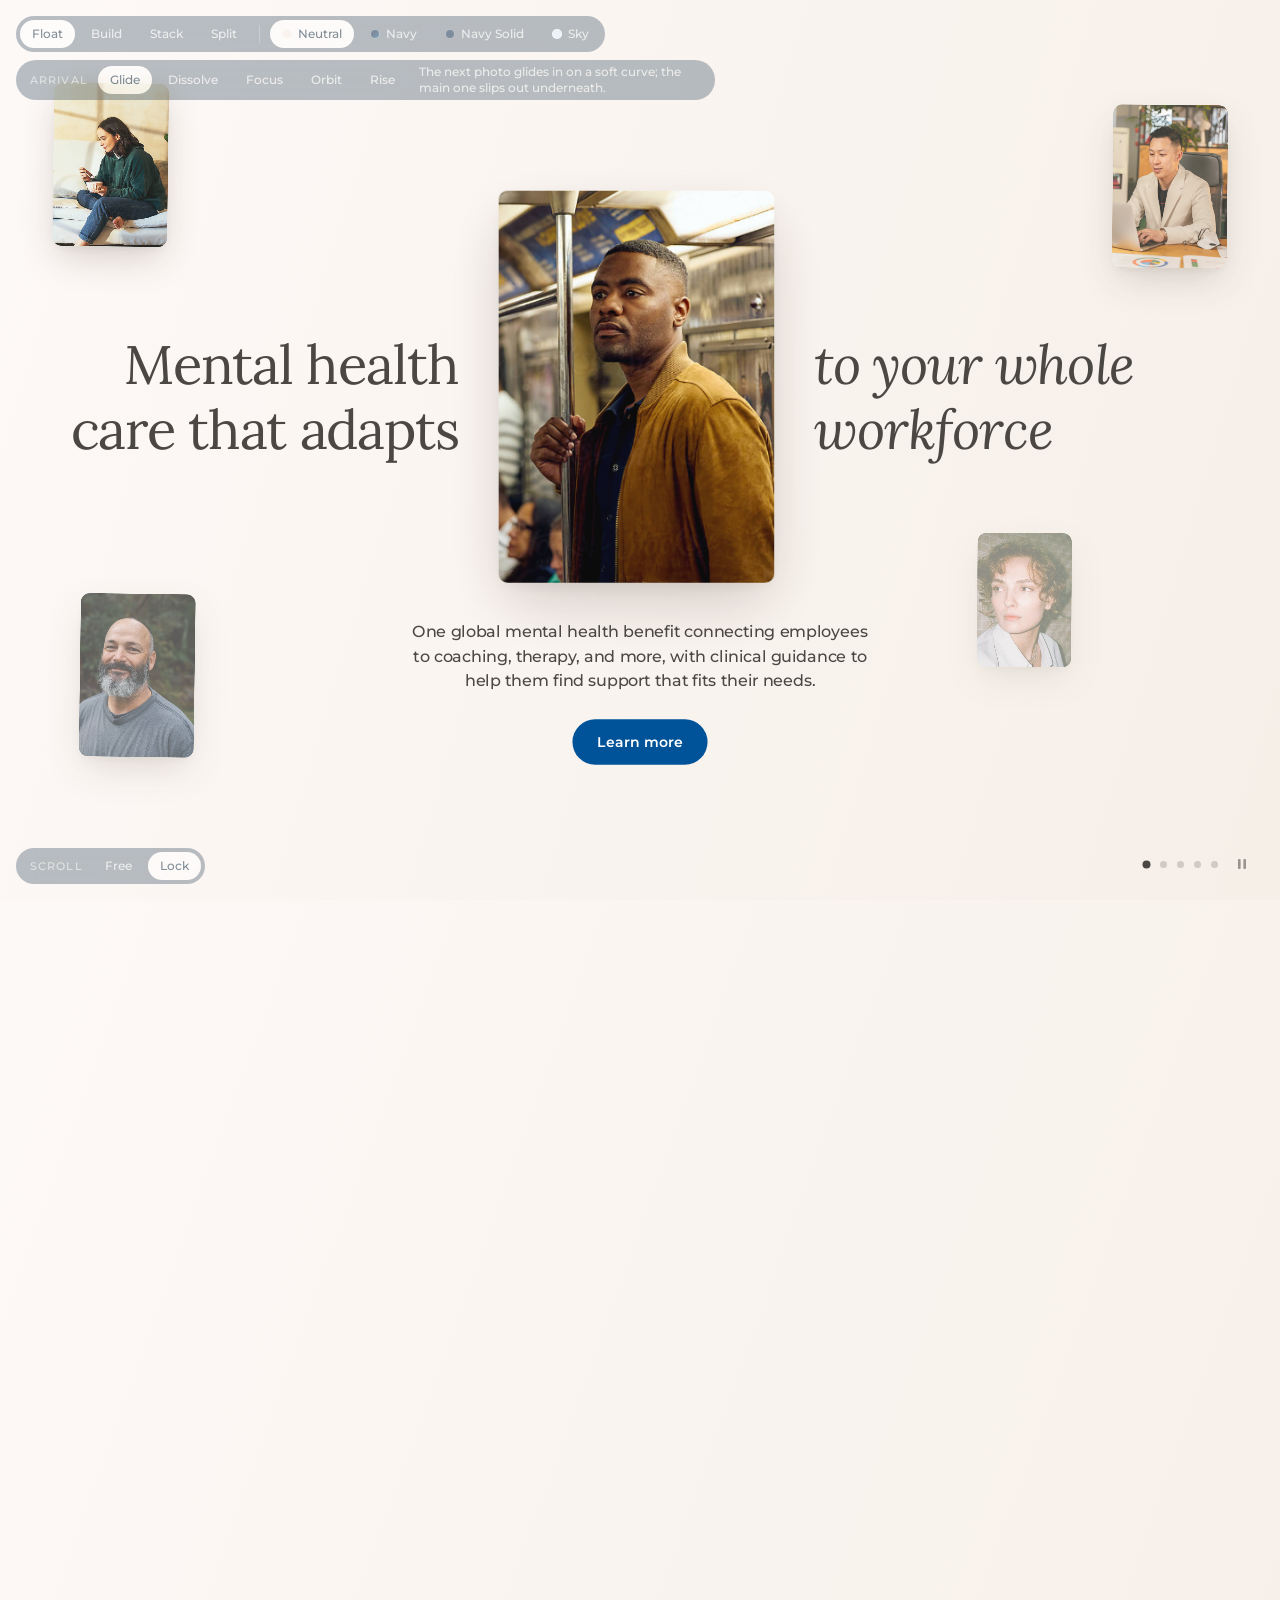
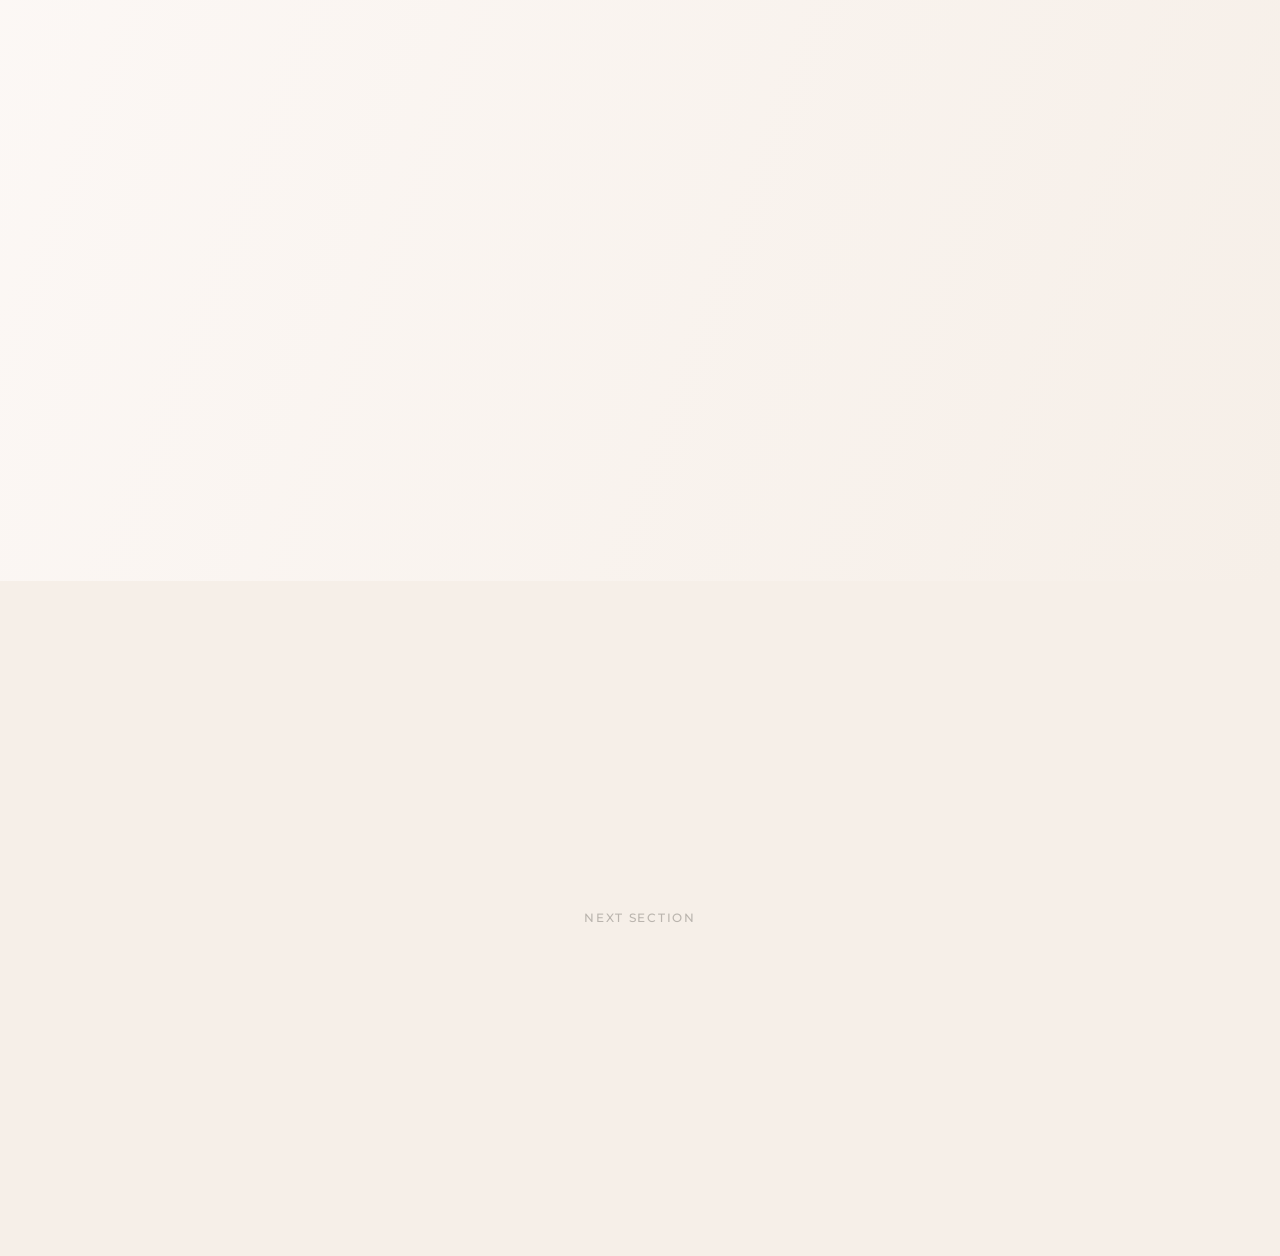
==== commit 0a07e0d3: "Split: two-stage scroll hand-off into the audience section On scroll the showing photo lifts out of " ====
--- a/float-motion/index.html
+++ b/float-motion/index.html
@@ -7,8 +7,8 @@
 <link rel="preconnect" href="https://fonts.googleapis.com">
 <link rel="preconnect" href="https://fonts.gstatic.com" crossorigin>
 <link rel="stylesheet" href="https://fonts.googleapis.com/css2?family=Lora:ital,wght@1,400&family=Montserrat:wght@600&display=swap">
-<link rel="stylesheet" href="float.css?v=202610282232">
-<script src="chrome.js?v=202610282232"></script>
+<link rel="stylesheet" href="float.css?v=202610282244">
+<script src="chrome.js?v=202610282244"></script>
 </head>
 <body class="intro">
 <section class="hero">
@@ -28,7 +28,7 @@
   <button class="pause" id="pause" aria-label="Pause"></button>
 </div>
 
-<script src="support.js?v=202610282232"></script>
+<script src="support.js?v=202610282244"></script>
 <script>
 (() => {
   const $ = id => document.getElementById(id);
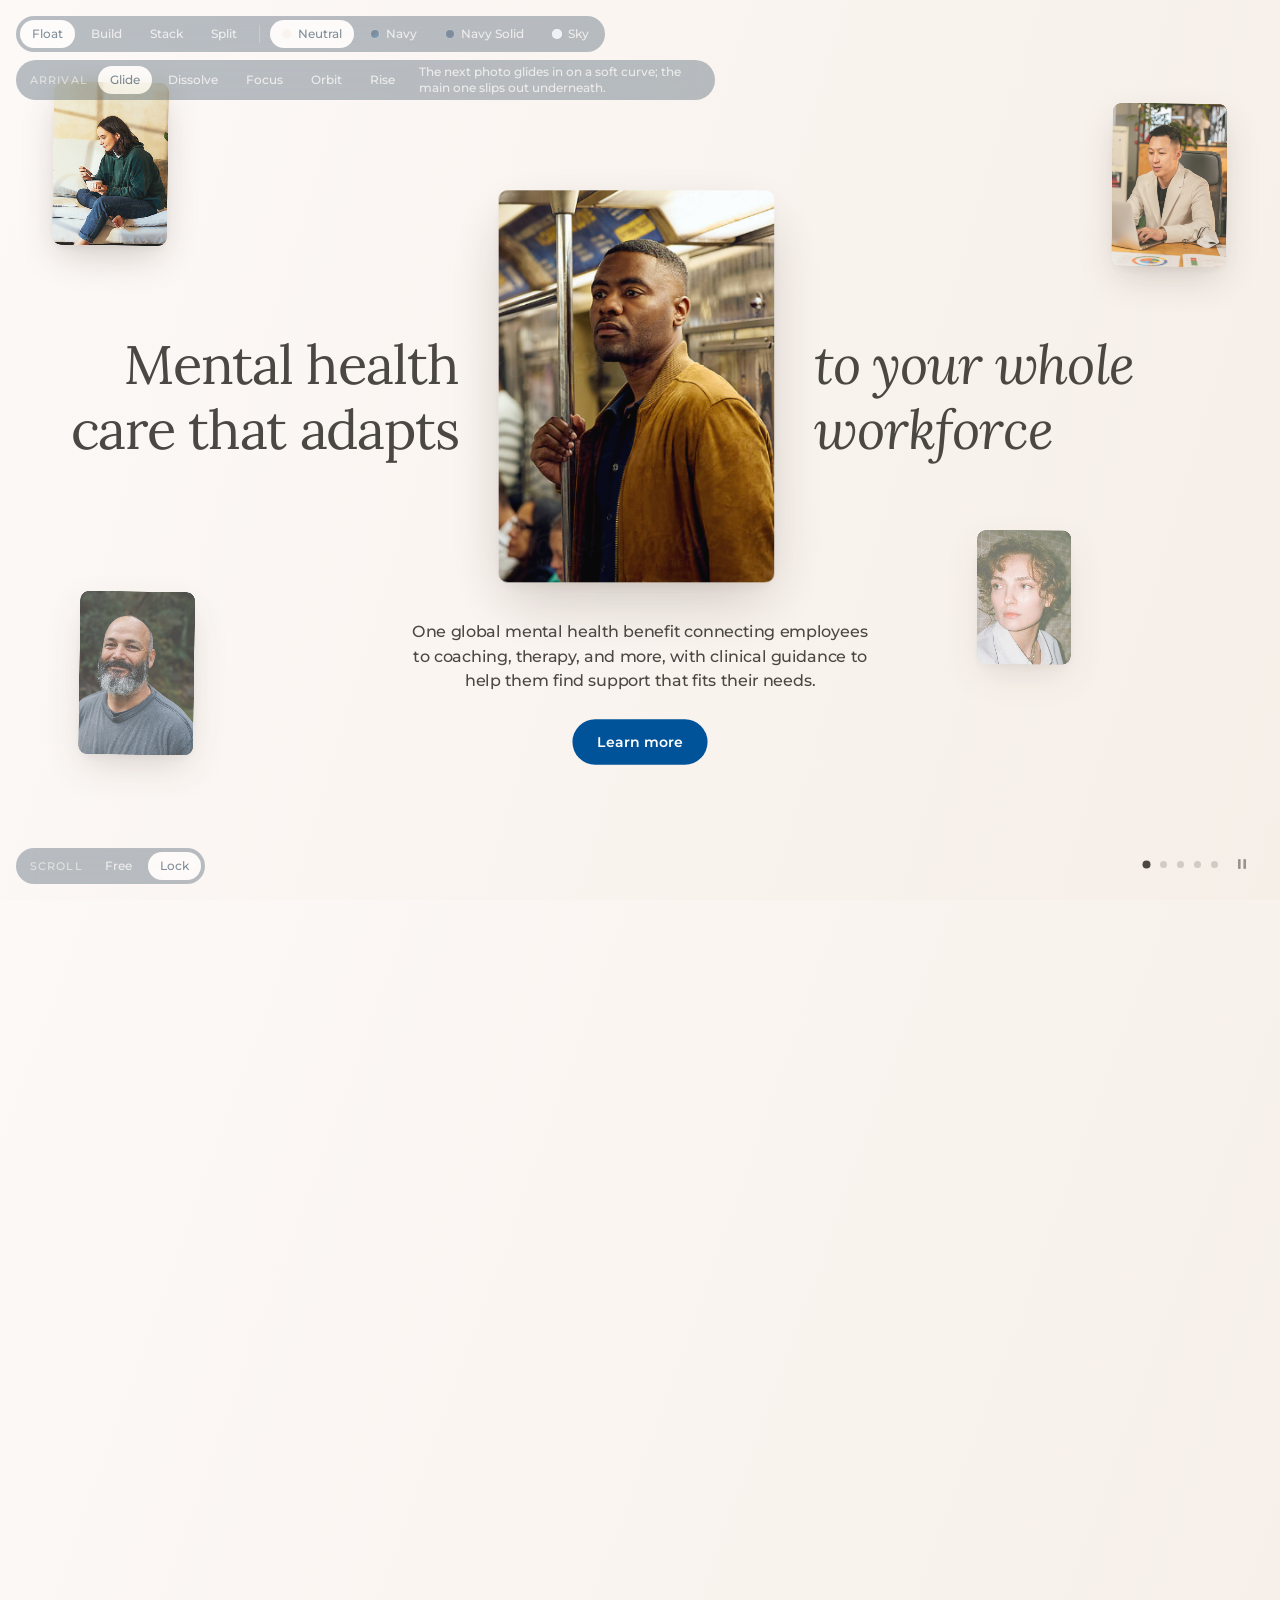
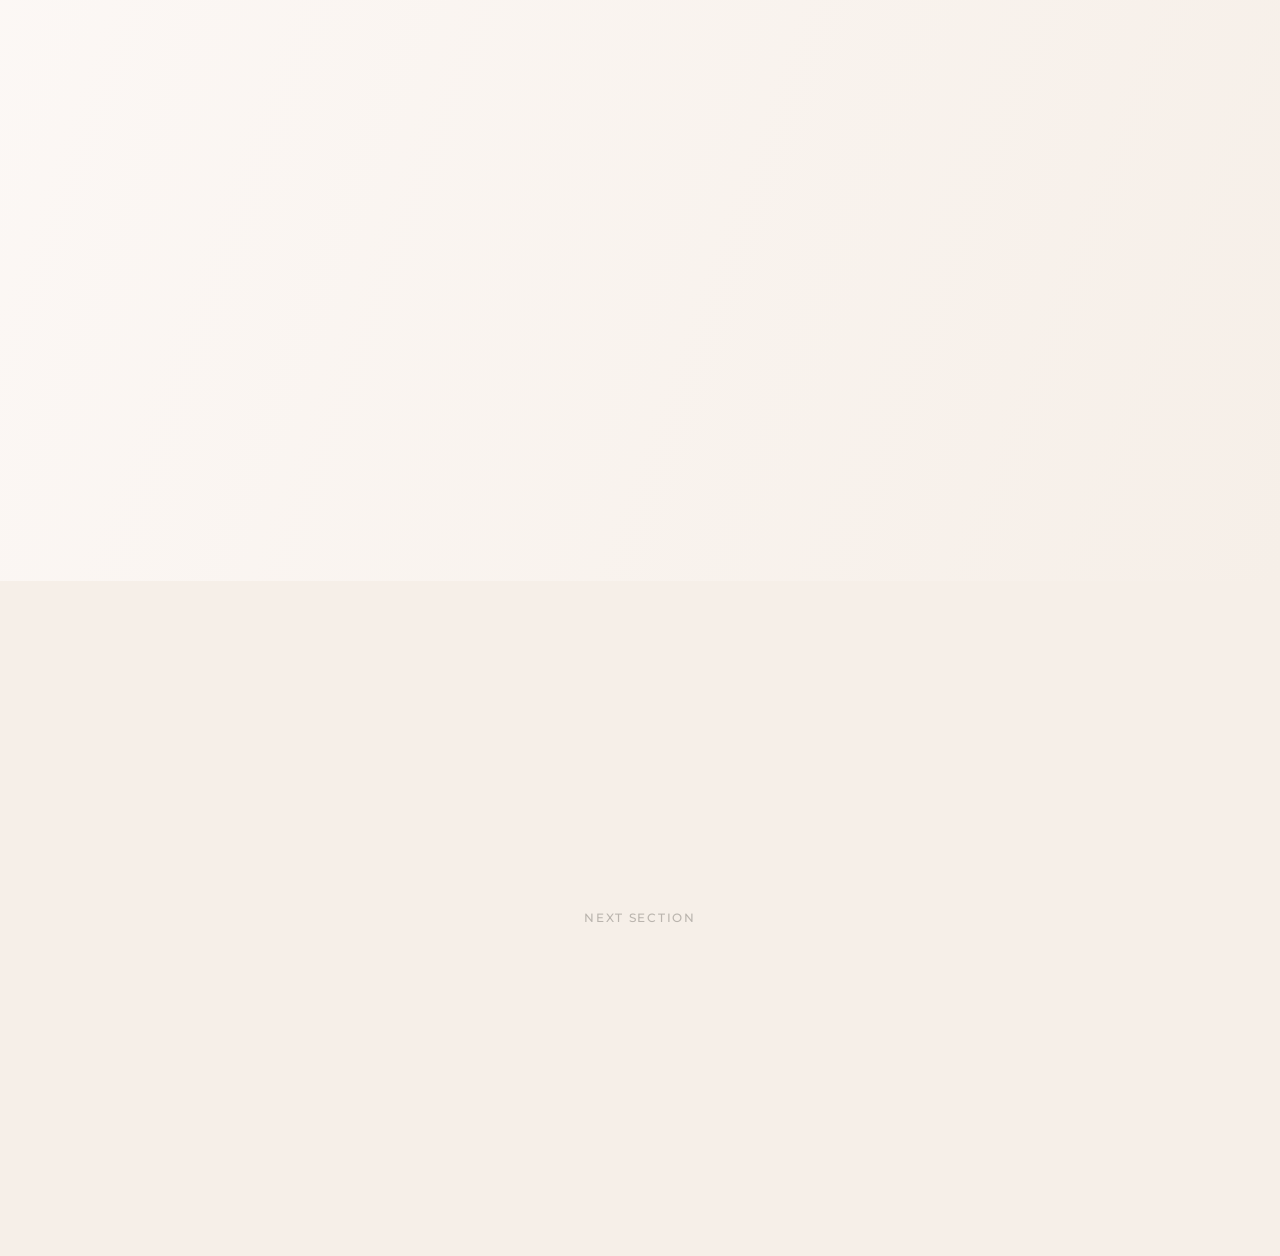
==== commit 89c79028: "Split: photos join from the sides during the hand-off Instead of rising from below, the other photos" ====
--- a/float-motion/index.html
+++ b/float-motion/index.html
@@ -7,8 +7,8 @@
 <link rel="preconnect" href="https://fonts.googleapis.com">
 <link rel="preconnect" href="https://fonts.gstatic.com" crossorigin>
 <link rel="stylesheet" href="https://fonts.googleapis.com/css2?family=Lora:ital,wght@1,400&family=Montserrat:wght@600&display=swap">
-<link rel="stylesheet" href="float.css?v=202610282244">
-<script src="chrome.js?v=202610282244"></script>
+<link rel="stylesheet" href="float.css?v=202610282246">
+<script src="chrome.js?v=202610282246"></script>
 </head>
 <body class="intro">
 <section class="hero">
@@ -28,7 +28,7 @@
   <button class="pause" id="pause" aria-label="Pause"></button>
 </div>
 
-<script src="support.js?v=202610282244"></script>
+<script src="support.js?v=202610282246"></script>
 <script>
 (() => {
   const $ = id => document.getElementById(id);
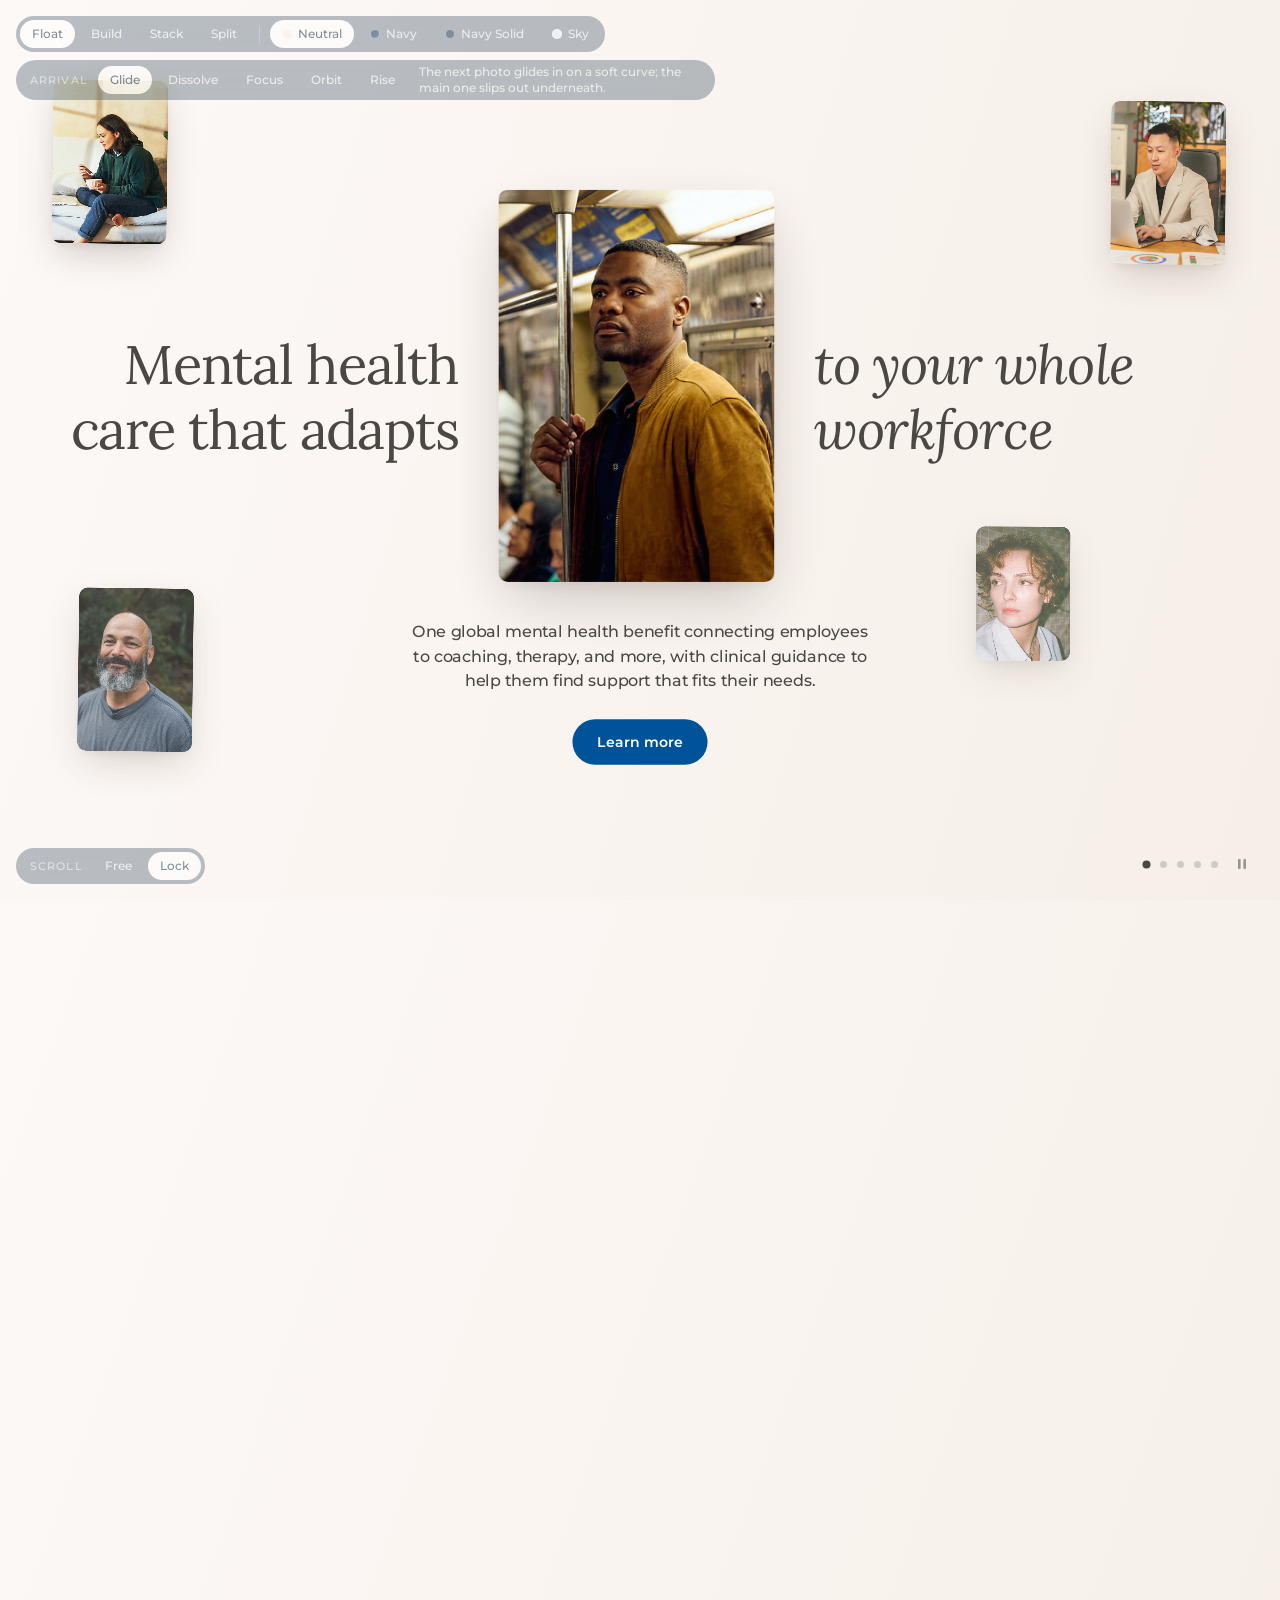
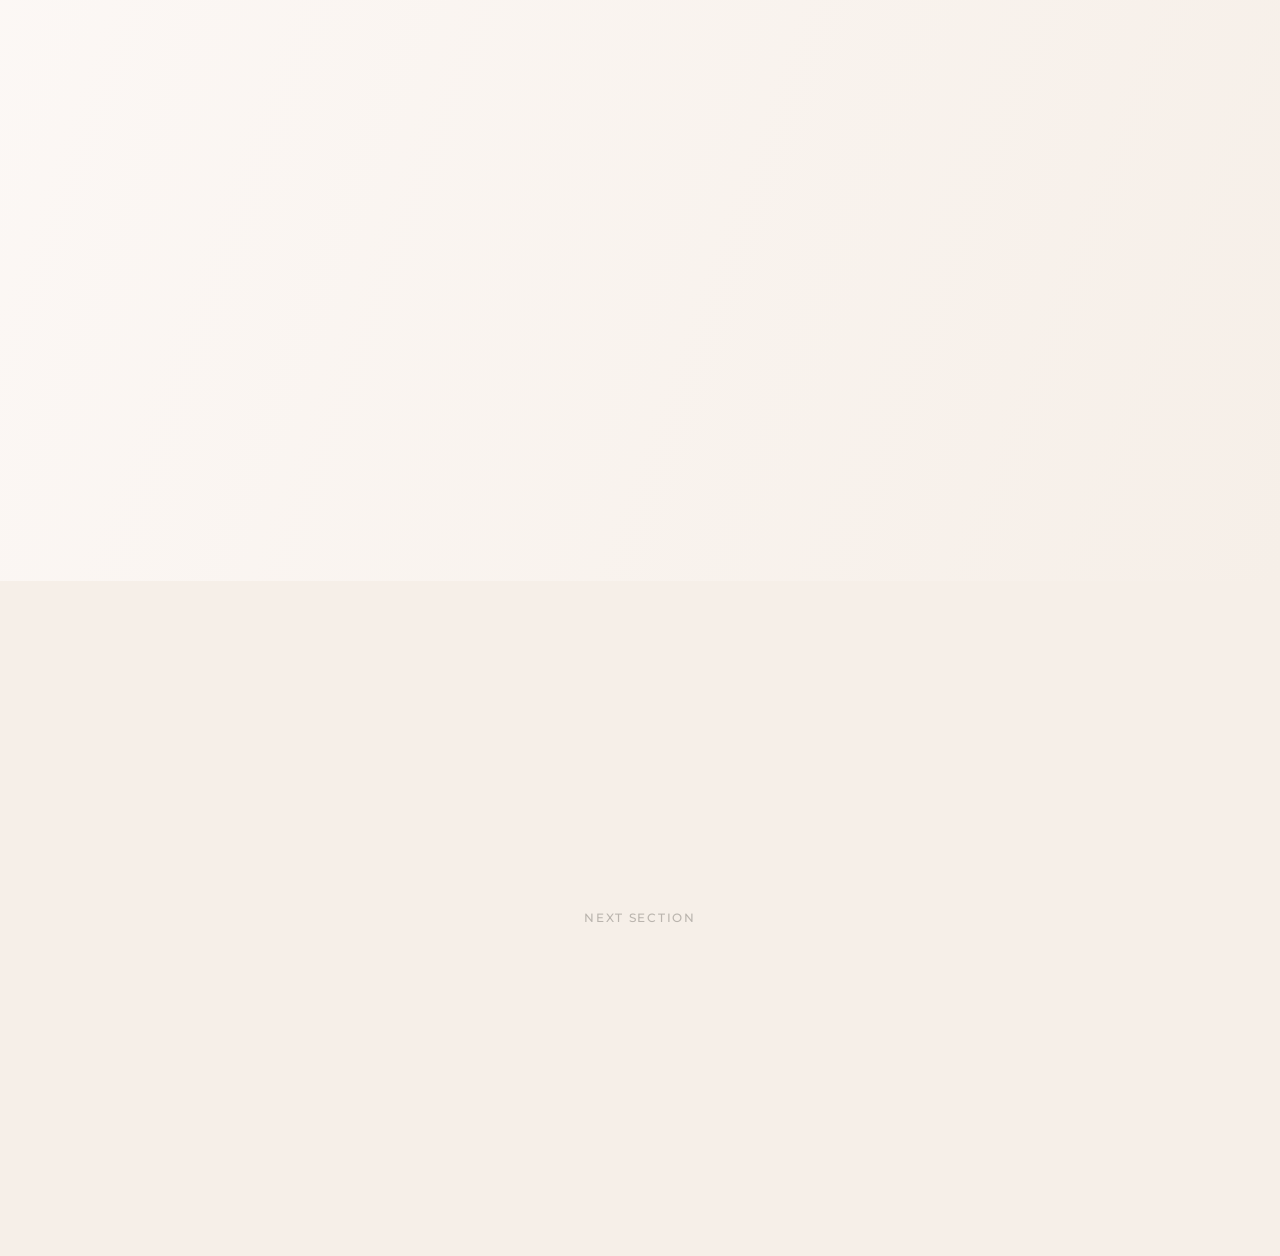
==== commit 66030142: "Split: one continuous hand-off, no mid-scroll line-up Each photo now makes a single continuous trip " ====
--- a/float-motion/index.html
+++ b/float-motion/index.html
@@ -7,8 +7,8 @@
 <link rel="preconnect" href="https://fonts.googleapis.com">
 <link rel="preconnect" href="https://fonts.gstatic.com" crossorigin>
 <link rel="stylesheet" href="https://fonts.googleapis.com/css2?family=Lora:ital,wght@1,400&family=Montserrat:wght@600&display=swap">
-<link rel="stylesheet" href="float.css?v=202610282246">
-<script src="chrome.js?v=202610282246"></script>
+<link rel="stylesheet" href="float.css?v=202610282252">
+<script src="chrome.js?v=202610282252"></script>
 </head>
 <body class="intro">
 <section class="hero">
@@ -28,7 +28,7 @@
   <button class="pause" id="pause" aria-label="Pause"></button>
 </div>
 
-<script src="support.js?v=202610282246"></script>
+<script src="support.js?v=202610282252"></script>
 <script>
 (() => {
   const $ = id => document.getElementById(id);
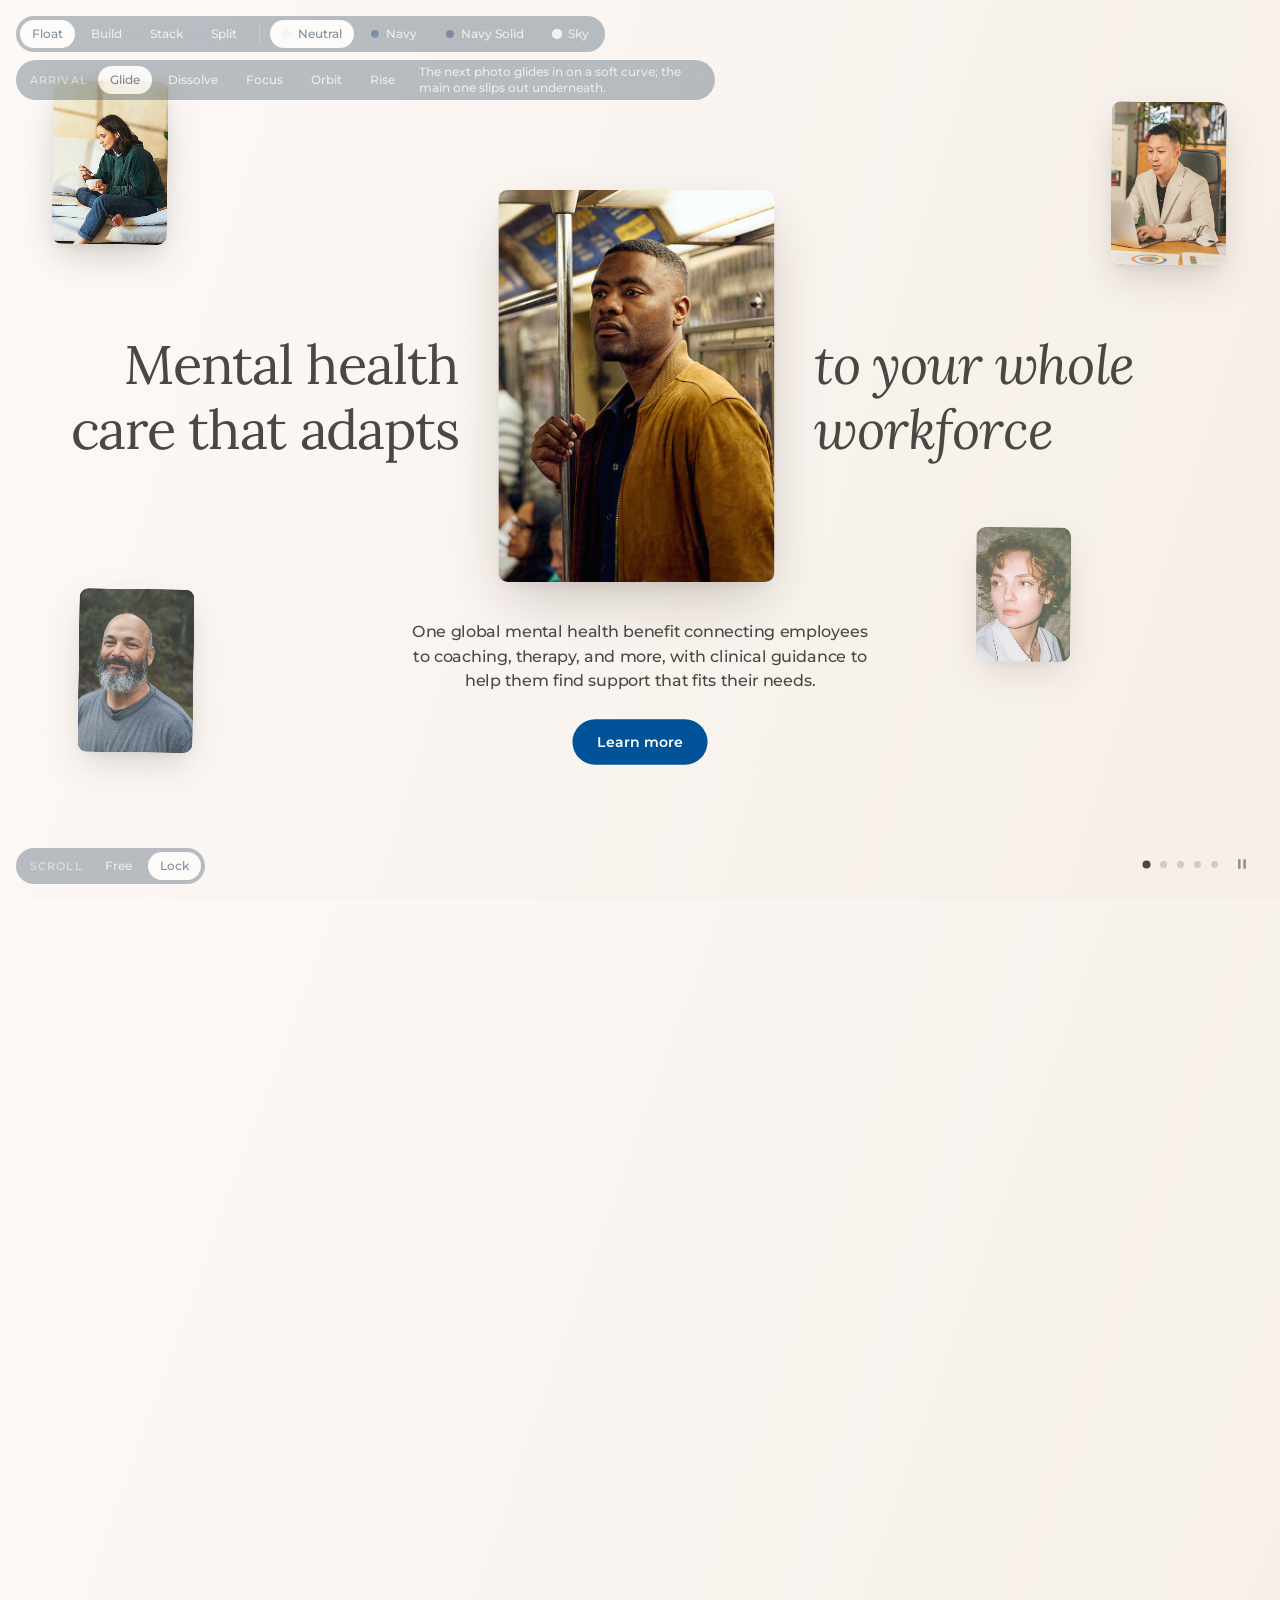
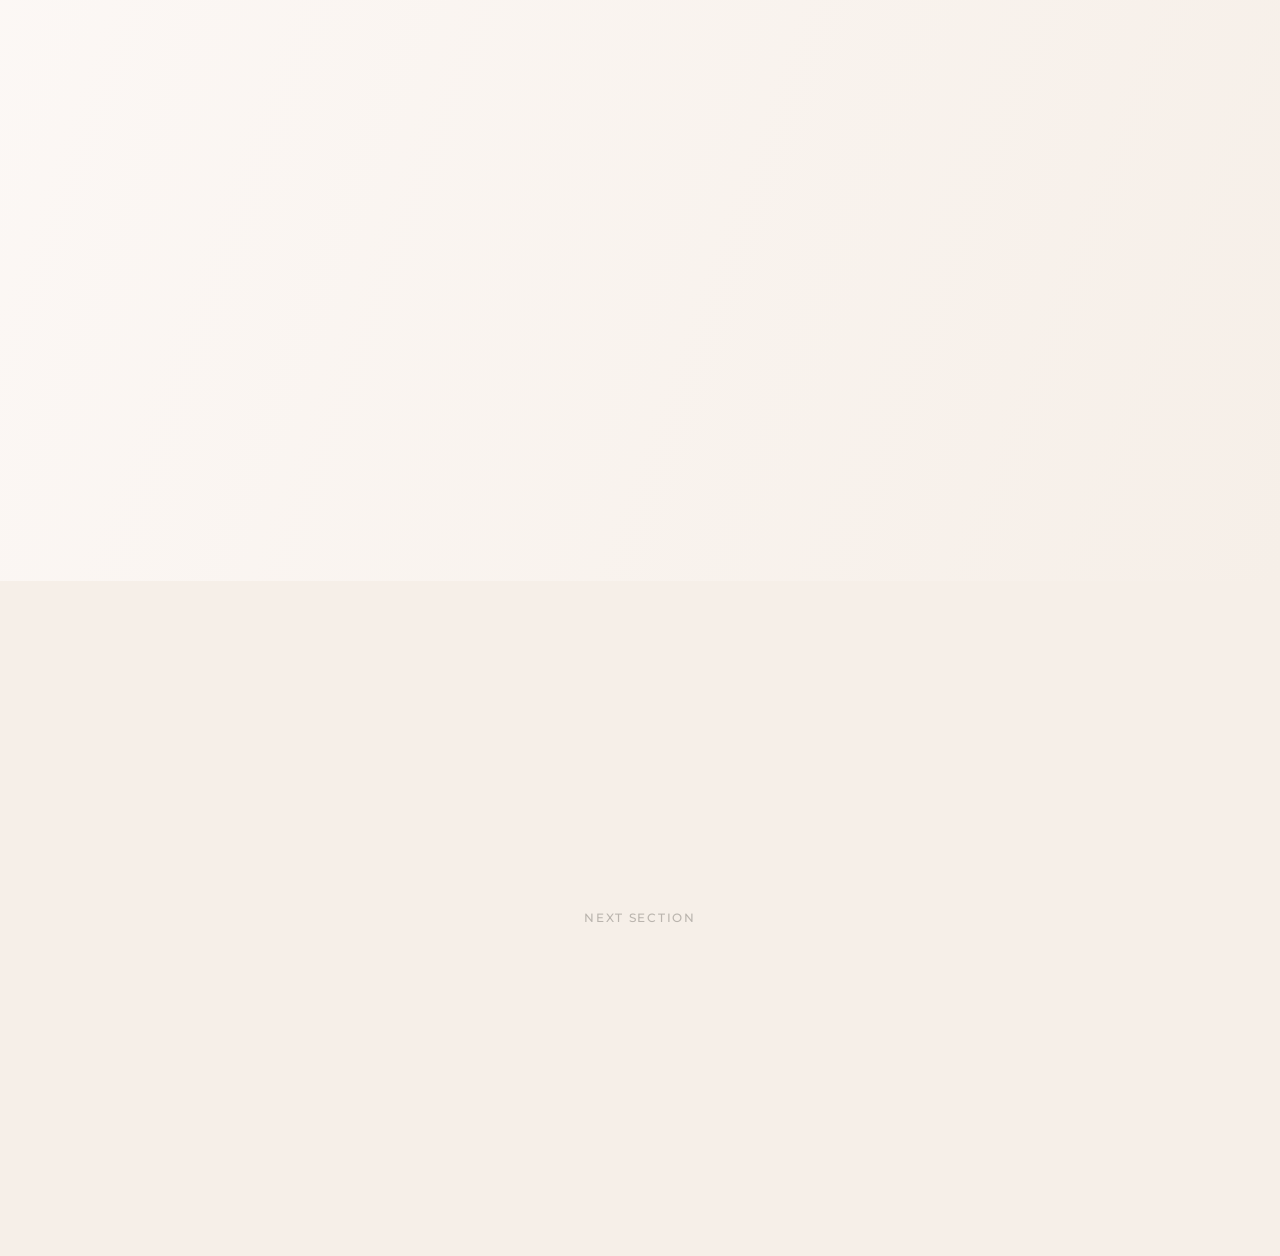
==== commit 7a43cf98: "Split: rotate faster (5.2s to 3.6s between photos) Co-Authored-By: Claude Opus 5.5 <noreply@anthropi" ====
--- a/float-motion/index.html
+++ b/float-motion/index.html
@@ -7,8 +7,8 @@
 <link rel="preconnect" href="https://fonts.googleapis.com">
 <link rel="preconnect" href="https://fonts.gstatic.com" crossorigin>
 <link rel="stylesheet" href="https://fonts.googleapis.com/css2?family=Lora:ital,wght@1,400&family=Montserrat:wght@600&display=swap">
-<link rel="stylesheet" href="float.css?v=202610282252">
-<script src="chrome.js?v=202610282252"></script>
+<link rel="stylesheet" href="float.css?v=202610282302">
+<script src="chrome.js?v=202610282302"></script>
 </head>
 <body class="intro">
 <section class="hero">
@@ -28,7 +28,7 @@
   <button class="pause" id="pause" aria-label="Pause"></button>
 </div>
 
-<script src="support.js?v=202610282252"></script>
+<script src="support.js?v=202610282302"></script>
 <script>
 (() => {
   const $ = id => document.getElementById(id);
